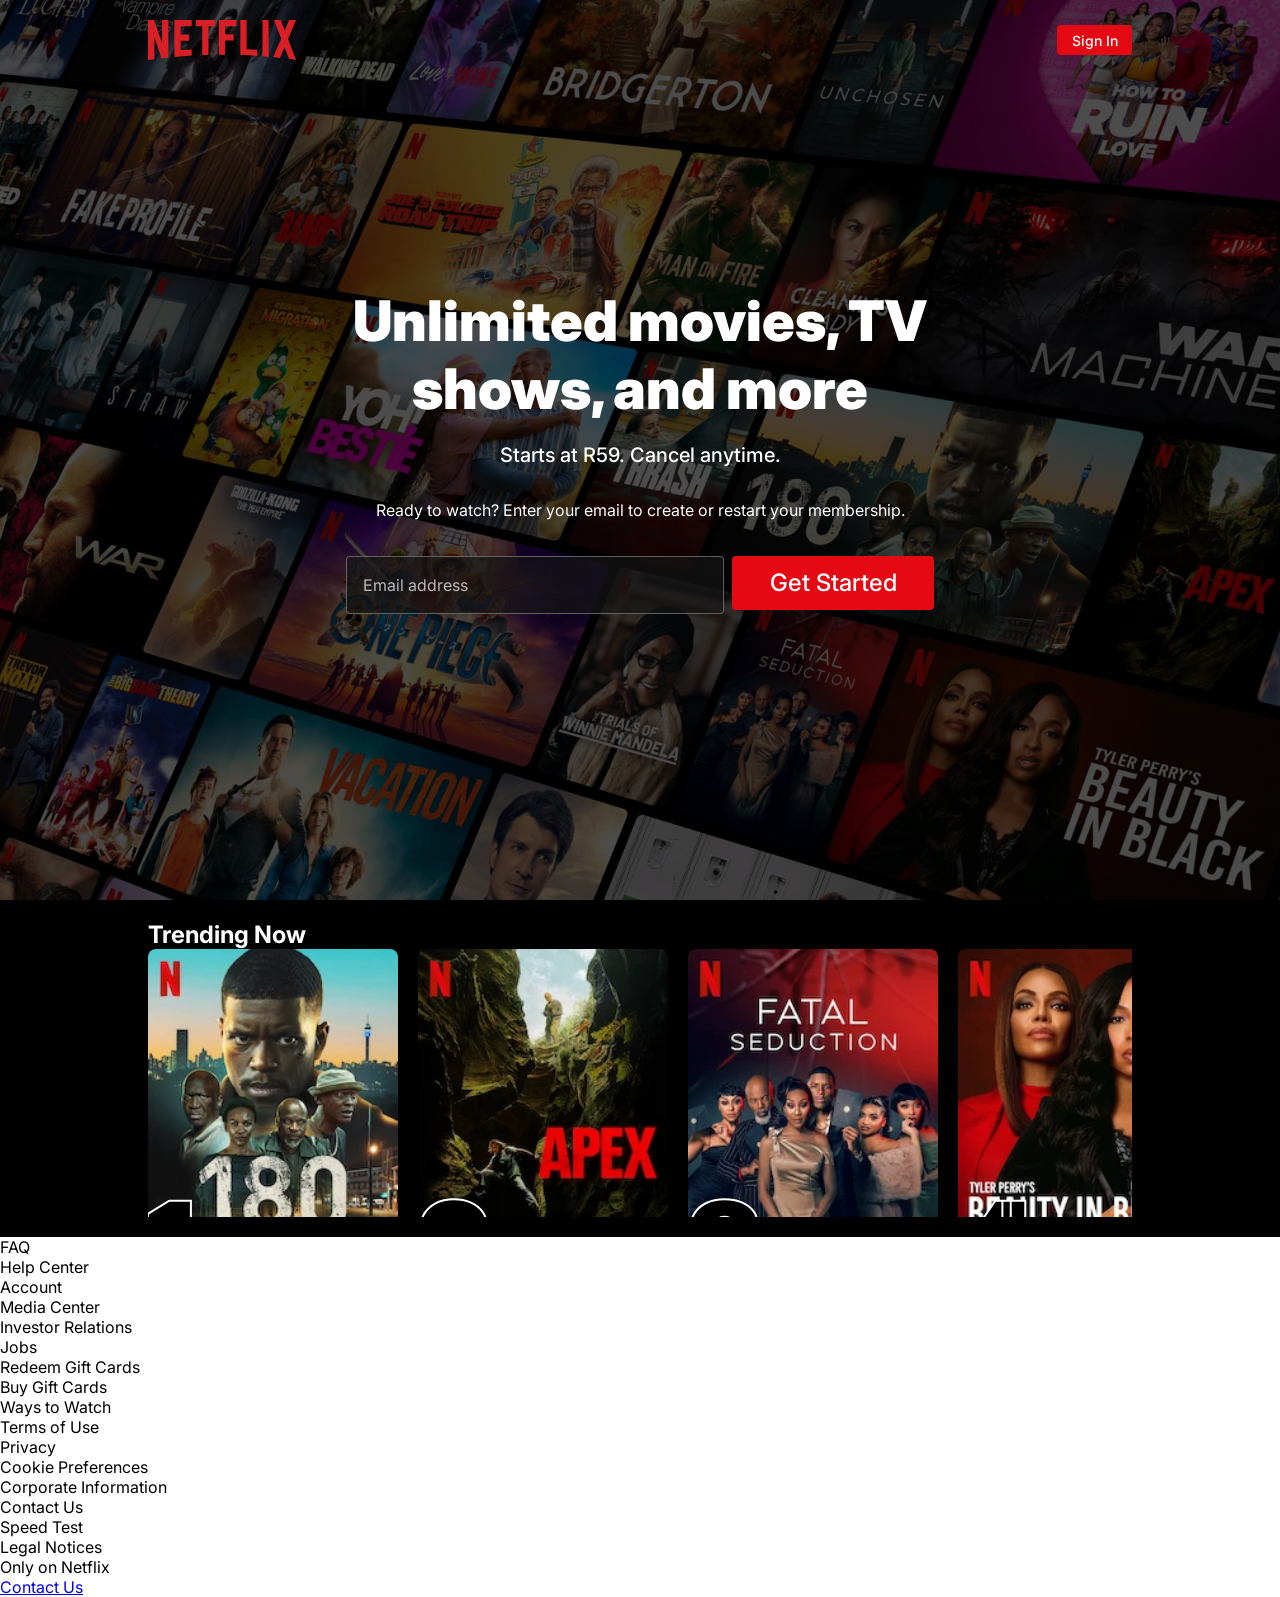
==== index.html @ 5d027ce7 "Add trending carousel and refine styles Restructured Trending section in index.html: I replaced numb" ====
<!DOCTYPE html>
<html lang="en">
    <head>
        <meta charset="UTF-8">
        <meta name="viewport" content="width=device-width, initial-scale=1.0">
        <title>Netflix South Africa - Watch TV Shows Online, Watch Movies Online</title>
        <link rel="stylesheet" href="./style.css">
        <link rel="icon" href="./assets/Favicon (1).png" type="image/png">
    </head>

    <body>

        <nav>
            <img src="./assets/Netflix_2015_logo.svg" alt="Netflix Logo" class="nav-logo">
            <a href="https://www.netflix.com/za/login" class="signin-btn" target="_blank">Sign In </a>
        </nav>

        <section id="hero">
            <h1 class="heading">Unlimited movies, TV shows, and more</h1>
            <p class="subheading">Starts at R59. Cancel anytime.</p>
            <p>Ready to watch? Enter your email to create or restart your membership.</p>

            <div class="cta">
                <input type="email" placeholder="Email address" class="email-input">
                <button>Get Started</button>
            </div>
        </section>

        <main>
            <section class="trending">
                <h2>Trending Now</h2>

                <div class="carousel-container">

                    <div class="card" style="background-image: url(./assets/slide1.webp);">
                        <span class="rank">1</span>
                    </div>

                    <div class="card" style="background-image: url(./assets/slide2.webp);">
                        <span class="rank">2</span>
                    </div>

                    <div class="card" style="background-image: url(./assets/slide3.webp);">
                        <span class="rank">3</span>
                    </div>

                    <div class="card" style="background-image: url(./assets/slide4.webp);">
                        <span class="rank">4</span>
                    </div>

                    <div class="card" style="background-image: url(./assets/slide5.webp);">
                        <span class="rank">5</span>
                    </div>

                    <div class="card" style="background-image: url(./assets/slide6.webp);">
                        <span class="rank">6</span>
                    </div>

                    <div class="card" style="background-image: url(./assets/slide7.webp);">
                        <span class="rank">7</span>
                    </div>

                    <div class="card" style="background-image: url(./assets/slide8.webp);">
                        <span class="rank">8</span>
                    </div>

                    <div class="card" style="background-image: url(./assets/slide9.webp);">
                        <span class="rank">9</span>
                    </div>

                    <div class="card" style="background-image: url(./assets/slide10.webp);">
                        <span class="rank">10</span>
                    </div>

                </div>

            </section>
        </main>

        <ul>
            <li>FAQ</li>
            <li>Help Center</li>
            <li>Account</li>
            <li>Media Center</li>
            <li>Investor Relations</li>
            <li>Jobs</li>
            <li>Redeem Gift Cards</li>
            <li>Buy Gift Cards</li>
            <li>Ways to Watch</li>
            <li>Terms of Use</li>
            <li>Privacy</li>
            <li>Cookie Preferences</li>
            <li>Corporate Information</li>
            <li>Contact Us</li>
            <li>Speed Test</li>
            <li>Legal Notices</li>
            <li>Only on Netflix</li>
        </ul>
        
        <a href="./contact-us.html" target="_blank">Contact Us</a>

    </body>

</html>
---- style.css ----
@import url('https://fonts.googleapis.com/css2?family=Inter:ital,opsz,wght@0,14..32,100..900;1,14..32,100..900&display=swap');

* {
    margin: 0;
    padding: 0;
    box-sizing: border-box;
    font-family: 'Inter', sans-serif;
}

nav {
    position: absolute; 
    top: 0;
    left: 0;
    width: 100%; /* Full width of the viewport */
    display: flex;
    justify-content: space-between; /* Aligns items to the left and right edges */
    align-items: center;
    background-color: transparent;
    padding: 20px 148px;
    z-index: 10; /* Ensure the nav stays above the hero section */
}

.nav-logo {
    width: 148px;
    height: 40px;
}

.signin-btn {
    background-color: rgb(229, 9, 20);
    color: rgb(255, 255, 255);
    border-style: solid;
    border-color: rgb(229, 9, 20);
    border-radius: 4px;
    width: 75px;
    height: 30px;
    cursor: pointer;
    font-size: 14px;
    font-weight: 500;
    text-decoration: none;
    display: inline-flex;
    align-items: center;
    justify-content: center;
}

.signin-btn:hover {
    background-color: rgb(193, 17, 25);
    border-color: rgb(193, 17, 25);
}

#hero {
    position: relative; /*Acts a wall for my nav to stay on top of the hero section */
    background-image: linear-gradient(rgba(0, 0, 0, 0.6), rgba(0, 0, 0, 0.6)), url('./assets/Background\ image.jpg'); /*dark overlay for better text visibility */
    background-size: cover;
    background-position: center;
    height: 100vh;
    text-align: center;
    color: rgb(255, 255, 255);
    display: flex;
    flex-direction: column;
    align-items: center;
    justify-content: center;
    padding: 20px;
}

.heading {
    font-size: 56px;
    font-weight: 900;
    margin-bottom: 16px;
    text-align: center;
    display: block;
    height: 140px;
    width: 588px;
}

.subheading {
    font-size: 20px;
    font-weight: 500;
    margin-bottom: 32px;
    text-align: center;
    display: block;
    height: 25px;
    width: 588px;
}

.cta {
    display: flex;
    justify-content: center;
    gap: 8px;
    padding-top: 16px;
    width: 588px;
    margin-top: 20px;
}

.email-input {
    background-color: rgba(22, 22, 22, 0.7);
    border: 1px solid rgba(128, 128, 128, 0.7);
    border-radius: 4px;
    text-align: left;
    text-decoration-color: rgb(255, 255, 255);
    font-size: 16px;
    color: rgb(255, 255, 255);
    padding: 18px 16px;
    display: inline-flex;
    width: 400px;
    outline: none; /*this removes the default blue outline when the input is focused */
}

.email-input::placeholder {
    color: rgb(255, 255, 255);
    opacity: 0.7; /* Adjust the opacity of the placeholder text */
}

/*get started button styles*/

.cta button {
    background-color: rgb(229, 9, 20);
    color: rgb(255, 255, 255);
    border-style: solid;
    border-color: rgb(229, 9, 20);
    border-radius: 4px;
    cursor: pointer;
    font-size: 24px;
    font-weight: 500;
    padding: 14px 24px;
    white-space: nowrap; /* Prevents the button text from wrapping to the next line */  
    display: flex;
    align-items: center;
    justify-content: center;
    height: 54px;
    width: 211.25px;
}

.cta button:hover {
    background-color: rgb(193, 17, 25);
    border-color: rgb(193, 17, 25);
}

.trending {
    background-color: #000000;
    padding: 20px 148px;
    color: rgb(255, 255, 255);
}

.carousel-container {
    display: flex;
    overflow-x: scroll;
    gap: 20px;
    height: 268px;
    scrollbar-width: none;
}

.carousel-container::-webkit-scrollbar {
    display: none;  /* Hide scrollbar for WebKit browsers */
}

.card {
    min-width: 250px;
    height: 350px;
    background-size: cover;
    background-position: center;
    position: relative;
    border-radius: 8px;
    flex-shrink: 0;
}

.rank {
    font-size: 120px;
    font-weight: 900;
    position: absolute; 
    bottom: -10px; /* Adjust this value to position the rank number vertically */
    left: -10px; /* Adjust this value to position the rank number horizontally */
    padding: 4px 8px;
    border-radius: 4px;
    -webkit-text-fill-color: rgb(0, 0, 0);
    -webkit-text-stroke: 2px rgb(0, 0, 0);
    -webkit-text-stroke-color: rgb(255, 255, 255);
    text-size-adjust: 100%;
    line-height: 1; /* This ensures the text doesn't have extra spacing */
}
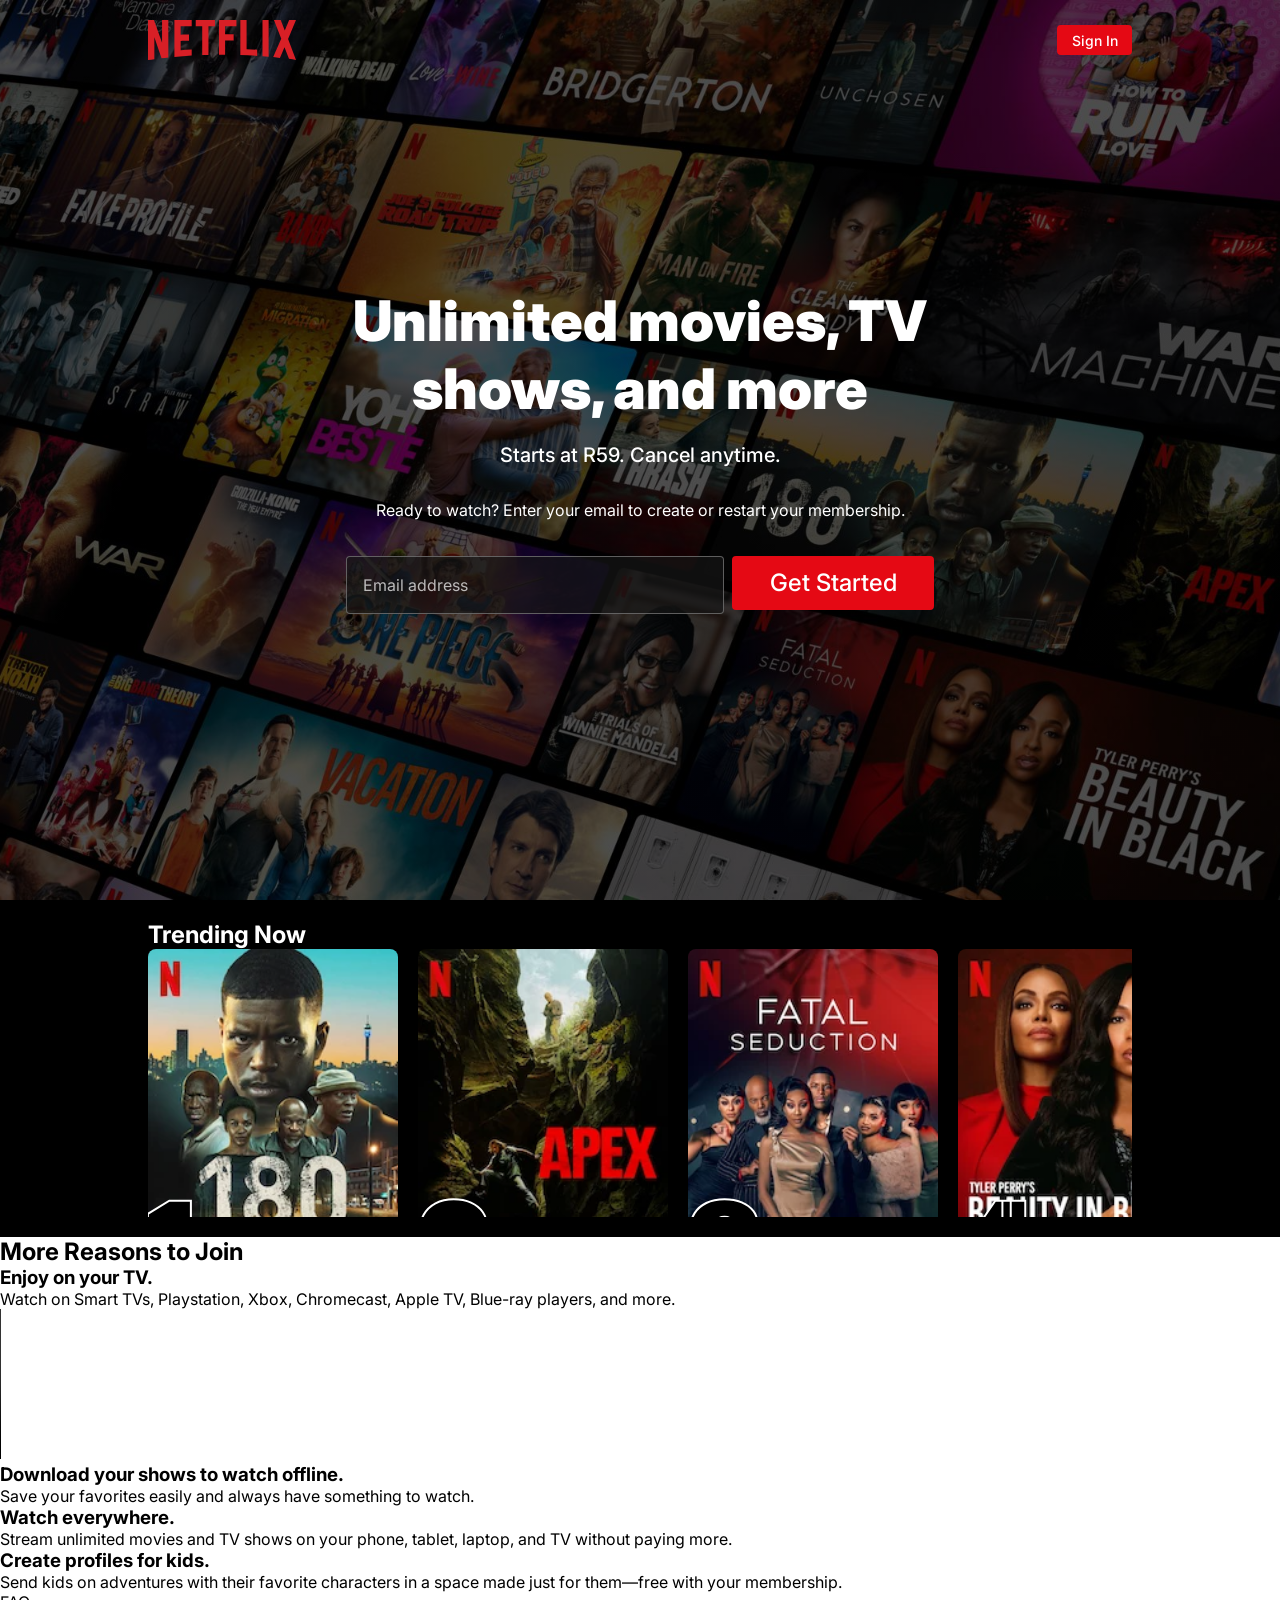
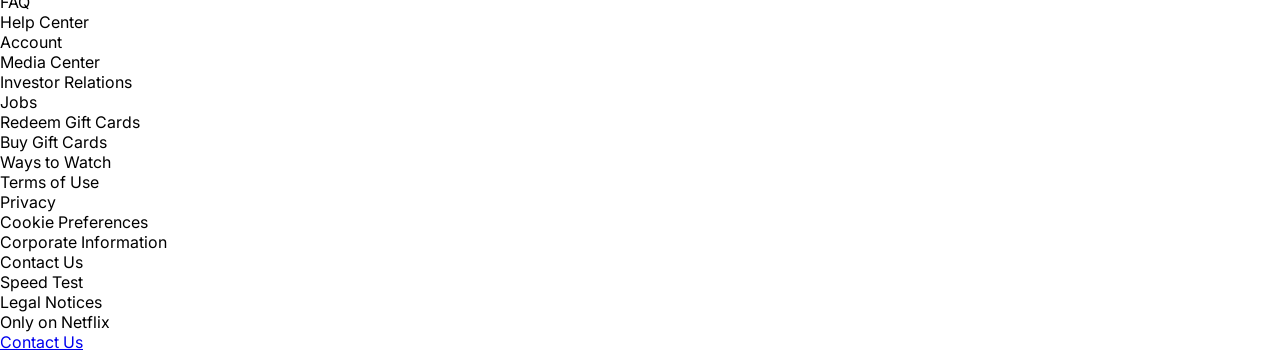
==== commit fae00999: "Update html section I added the feature box section including the video trailer using the video tag." ====
--- a/index.html
+++ b/index.html
@@ -77,6 +77,43 @@
             </section>
         </main>
 
+        <section class="features">
+            <h2>More Reasons to Join</h2>
+
+            <div class="features-grid">
+
+                <!-- Box 1 -->
+                <div class="feature-box">
+                    <h3>Enjoy on your TV.</h3>
+                    <p>Watch on Smart TVs, Playstation, Xbox, Chromecast, Apple TV, Blue-ray players, and more.</p>
+
+                    <video controls>
+                        <source src="./assets/Trailer1.mp4" type="video/mp4">
+                        Your browser does not support the video tag.
+                    </video>
+                </div>
+
+                <!-- Box 2 -->
+                <div class="feature-box">
+                    <h3>Download your shows to watch offline.</h3>
+                    <p>Save your favorites easily and always have something to watch.</p>
+                </div>
+
+                <!-- Box 3 -->
+                <div class="feature-box">
+                    <h3>Watch everywhere.</h3>
+                    <p>Stream unlimited movies and TV shows on your phone, tablet, laptop, and TV without paying more.</p>
+                </div>
+
+                <!-- Box 4 -->
+                <div class="feature-box">
+                    <h3>Create profiles for kids.</h3>
+                    <p>Send kids on adventures with their favorite characters in a space made just for them—free with your membership.</p>
+                </div>
+            </div>
+
+        </section>
+
         <ul>
             <li>FAQ</li>
             <li>Help Center</li>
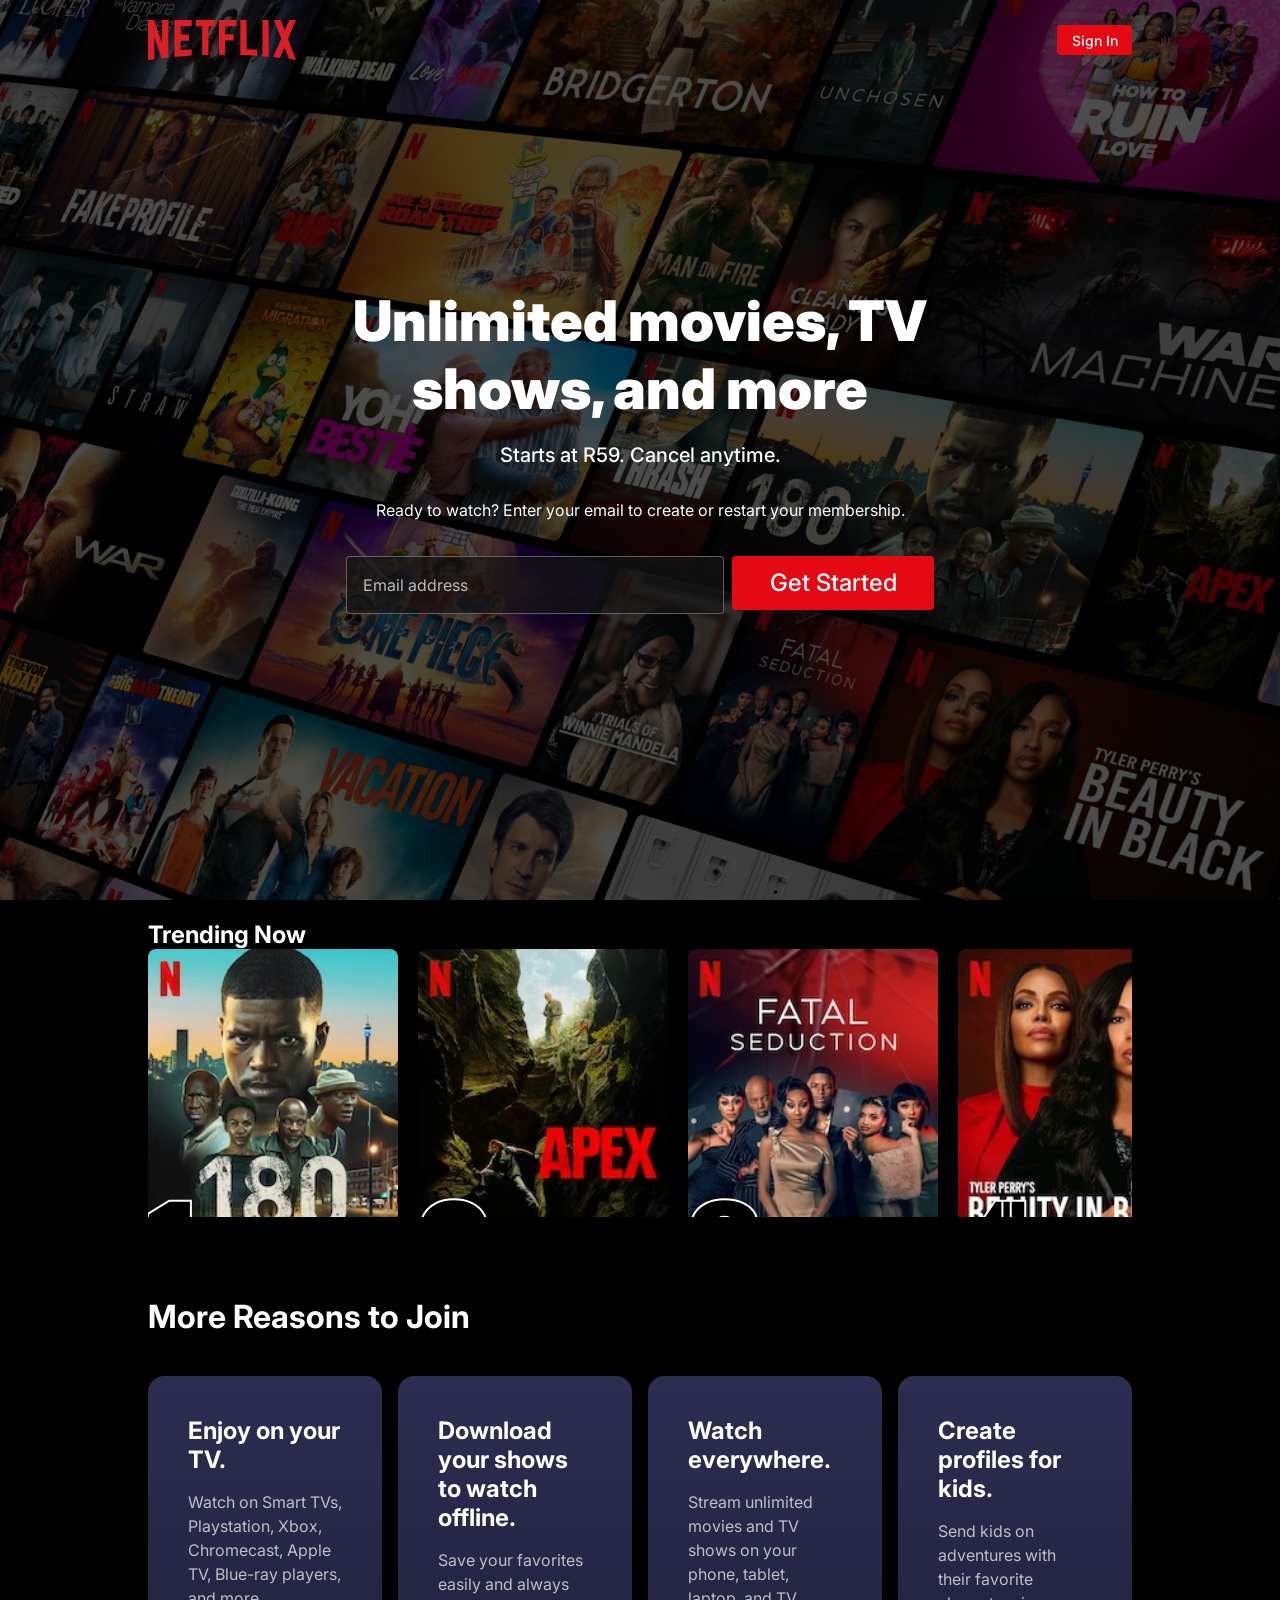
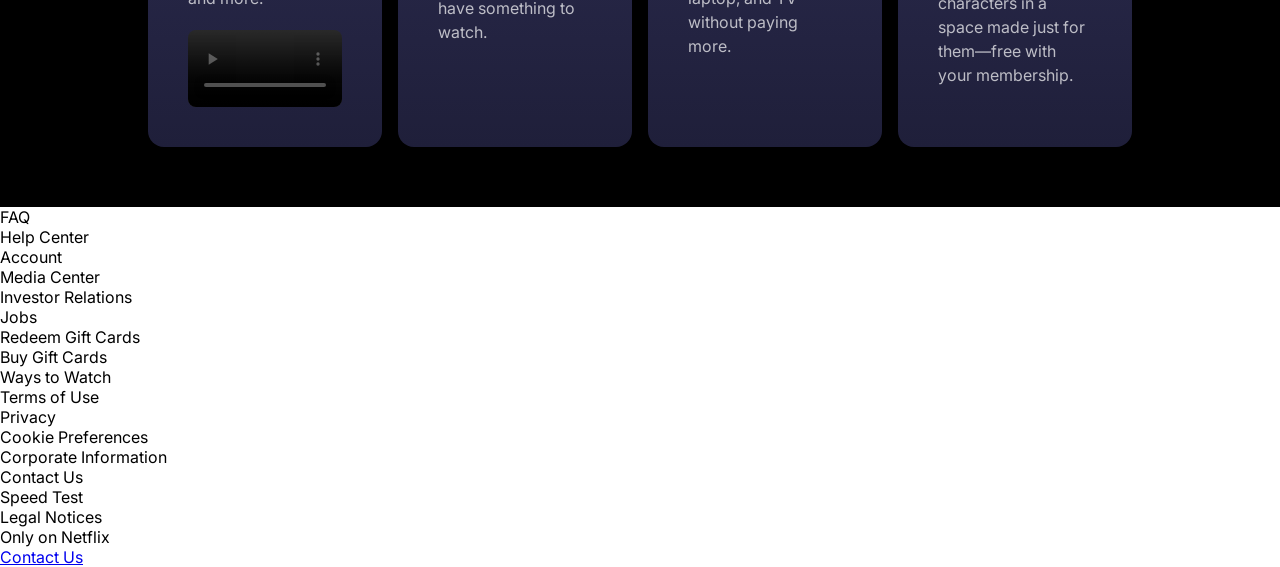
==== commit c9fd7cd4: "Style features section and add video box class Add feature-video class to the first feature box in i" ====
--- a/index.html
+++ b/index.html
@@ -83,7 +83,7 @@
             <div class="features-grid">
 
                 <!-- Box 1 -->
-                <div class="feature-box">
+                <div class="feature-box feature-video">
                     <h3>Enjoy on your TV.</h3>
                     <p>Watch on Smart TVs, Playstation, Xbox, Chromecast, Apple TV, Blue-ray players, and more.</p>
 
--- a/style.css
+++ b/style.css
@@ -177,3 +177,48 @@
     text-size-adjust: 100%;
     line-height: 1; /* This ensures the text doesn't have extra spacing */
 }
+
+.features {
+    background-color: #000000;
+    padding: 60px 148px;
+    color: white;
+}
+
+.features h2 {
+    font-size: 32px;
+    margin-bottom: 40px;
+}
+
+.features-grid {
+    display: grid;
+    grid-template-columns: repeat(4, 1fr);  /* 4 equal columns */
+    gap: 16px;  /* space between boxes */
+}
+
+/* Shared styles for all boxes using the BEM methodology */
+.feature-box {
+    display: flex;
+    flex-direction: column;
+    background: linear-gradient(to bottom, #2d2d52,#1f1f3a);
+    border-radius: 16px;
+    padding: 40px;
+    color: rgb(255, 255, 255);
+}
+
+.feature-box h3 {
+    font-size: 24px;
+    margin-bottom: 16px;
+}
+
+.feature-box p {
+    font-size: 16px;
+    line-height: 1.5;
+    color: rgba(255, 255, 255, 0.7);  /* Slightly dimmed */
+}
+
+.feature-video video {
+    display: block;
+    width: 100%;
+    margin-top: 20px;
+    border-radius: 8px;
+}
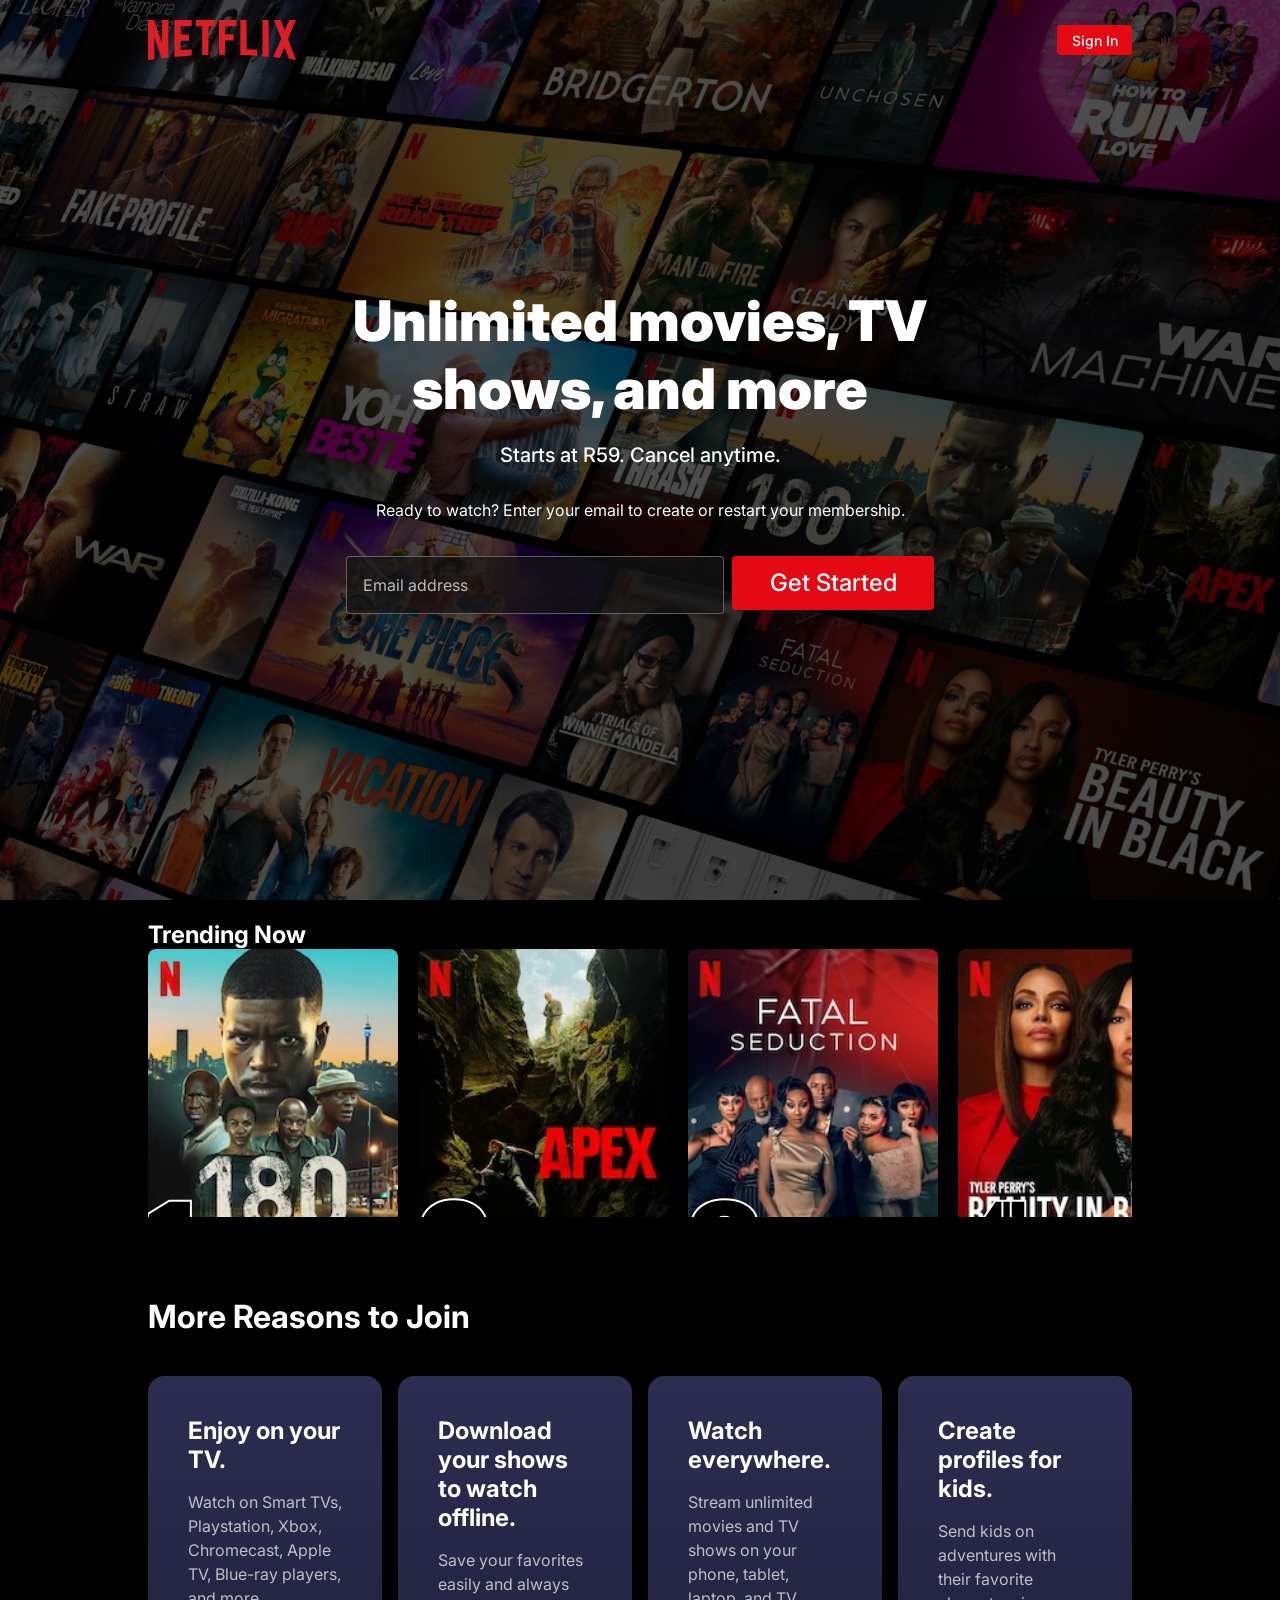
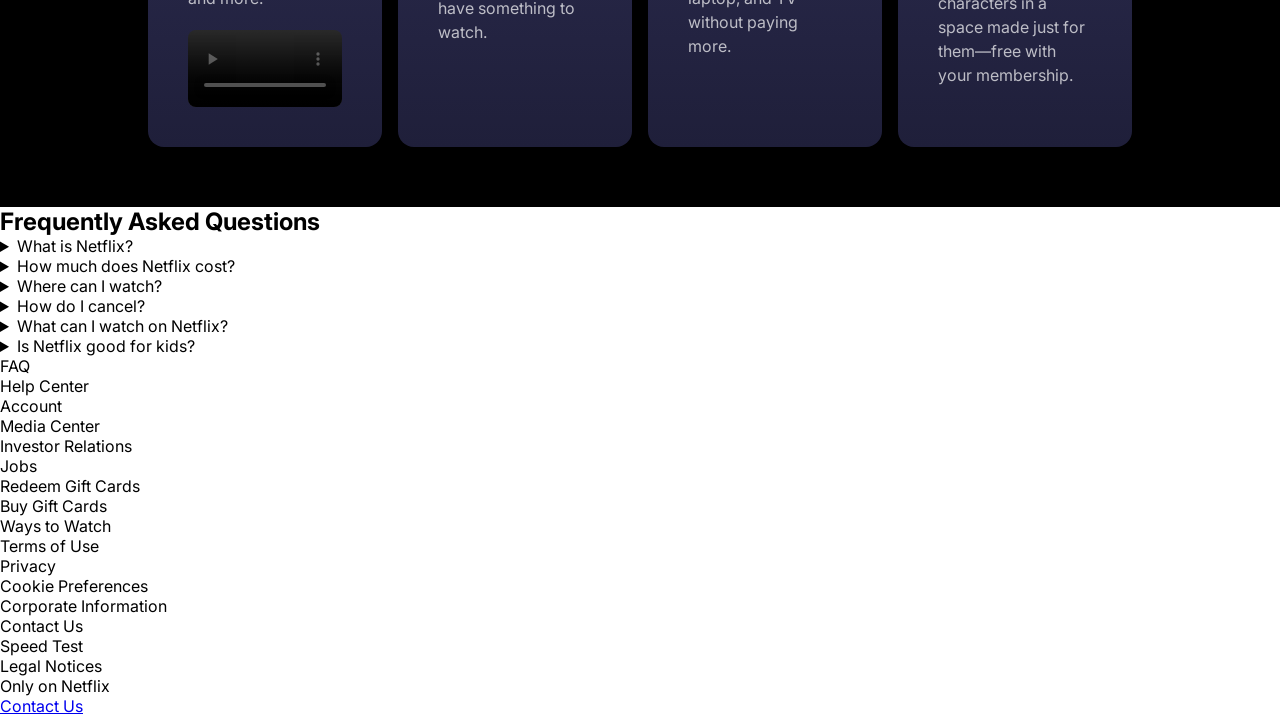
==== commit 54c79099: "Update html Created FAQ section with div class faq-list for styling. I created the cards with the de" ====
--- a/index.html
+++ b/index.html
@@ -114,6 +114,47 @@
 
         </section>
 
+        <section class="faq">
+            <h2>Frequently Asked Questions</h2>
+
+            <div class="faq-list">
+
+                <details>
+                    <summary>What is Netflix?</summary>
+                    <p>Netflix is a streaming service that offers a wide variety of award-winning TV shows, movies, anime, documentaries, and more on thousands of internet-connected devices. You can watch as much as you want, whenever you want without a single commercial – all for one low monthly price. There's always something new to discover and new TV shows and movies are added every week!</p>
+                </details>
+
+                <details>
+                    <summary>How much does Netflix cost?</summary>
+                    <p>Watch Netflix on your smartphone, tablet, Smart TV, laptop, or streaming device, all for one fixed monthly fee. Plans range from R 59 to R 229/month.</p>
+                </details>
+
+                <details>
+                    <summary>Where can I watch?</summary>
+                    <p>Watch anywhere, anytime. Sign in with your Netflix account to watch instantly on the web at netflix.com from your personal computer or on any internet-connected device that offers the Netflix app, including smart TVs, smartphones, tablets, streaming media players and game consoles. You can also download your favorite shows with the iOS or Android app. Use downloads to watch while you're on the go and without an internet connection. Take Netflix with you anywhere.</p>
+                </details>
+
+                <details>
+                    <summary>How do I cancel?</summary>
+                    <p>Netflix is flexible. You can easily cancel your account online in two clicks. There are no cancellation fees – start or stop your account anytime.</p>
+                </details>
+
+                <details>
+                    <summary>What can I watch on Netflix?</summary>
+                    <p>Netflix has an extensive library of feature films, documentaries, TV shows, anime, award-winning Netflix originals, and more. Watch as much as you want, anytime you want.</p>
+                </details>
+
+                <details>
+                    <summary>Is Netflix good for kids?</summary>
+                    <p>The Netflix Kids experience is included in your membership to give parents control while kids enjoy family-friendly TV shows and movies in their own space. Kids profiles come with PIN-protected parental controls that let you restrict the maturity rating of content kids can watch and block specific titles you don’t want kids to see.</p>
+                </details>
+
+            </div>
+
+        </section>
+
+
+
         <ul>
             <li>FAQ</li>
             <li>Help Center</li>
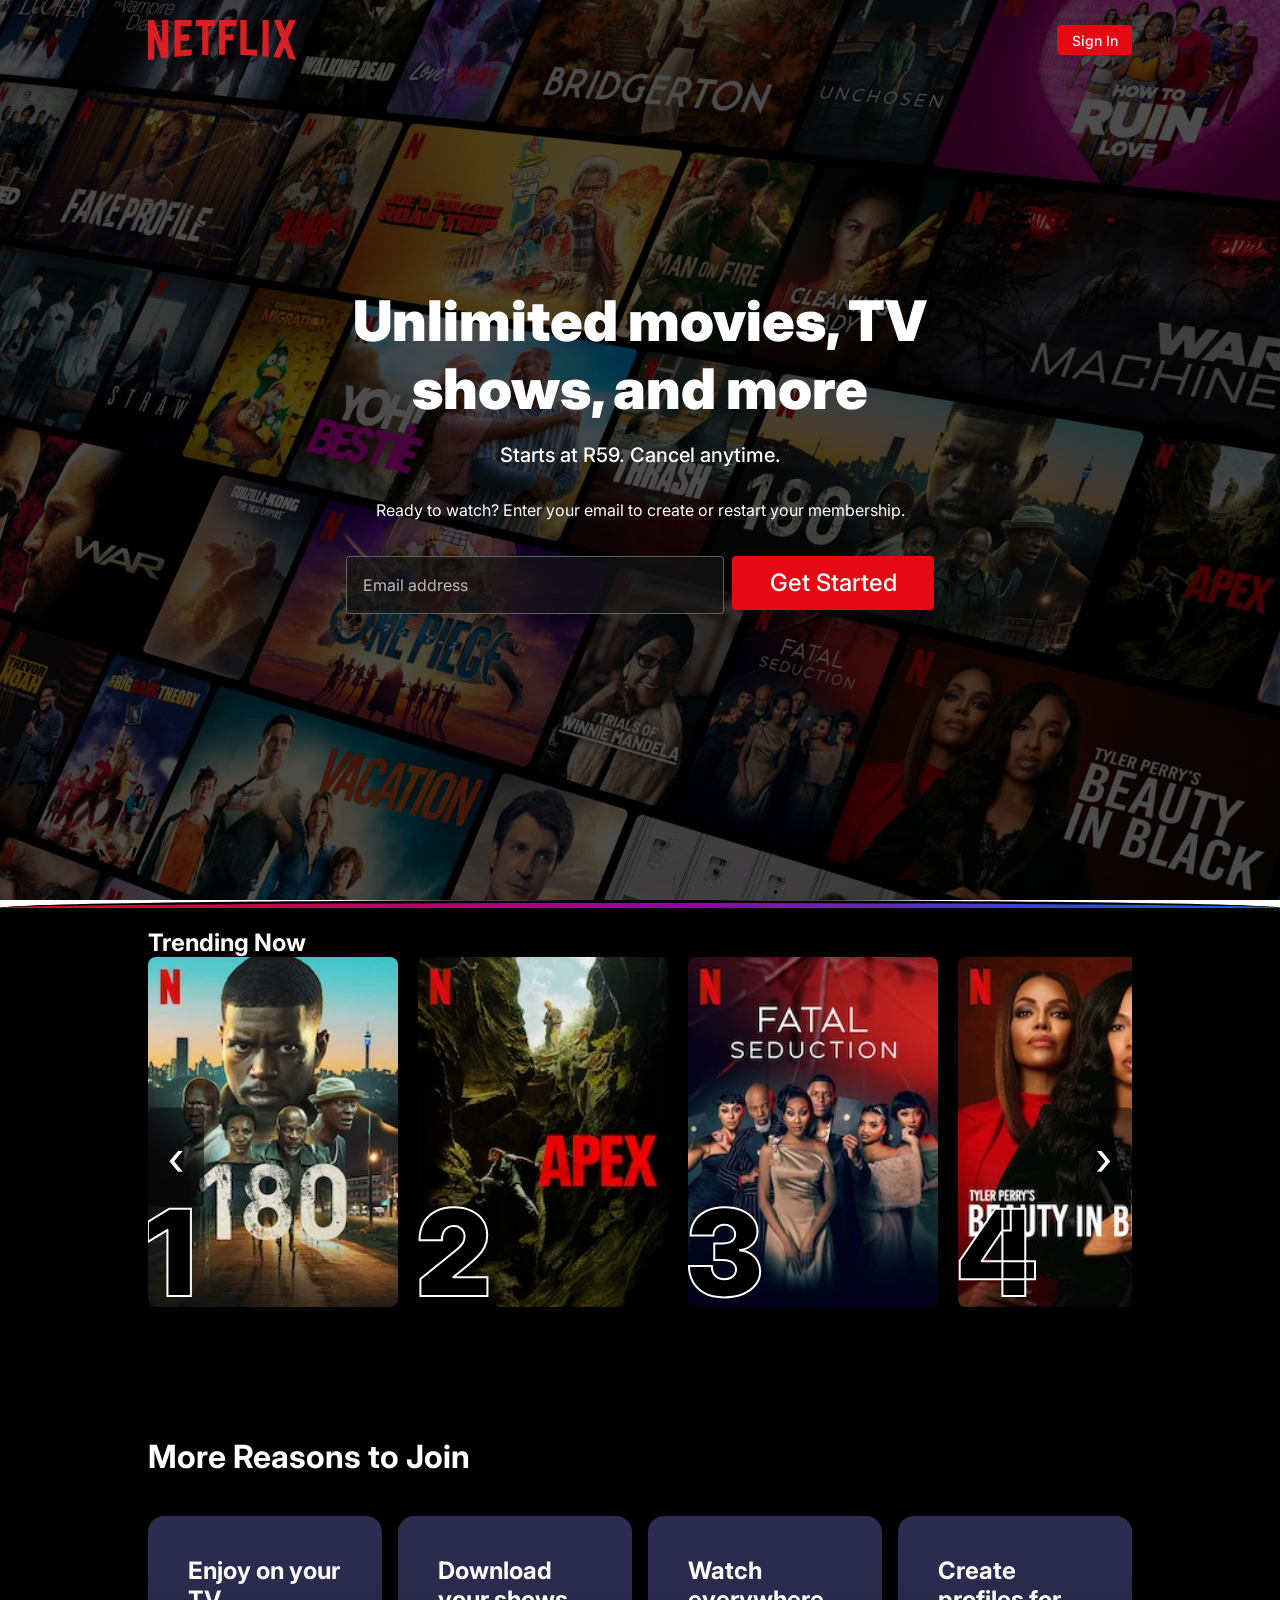
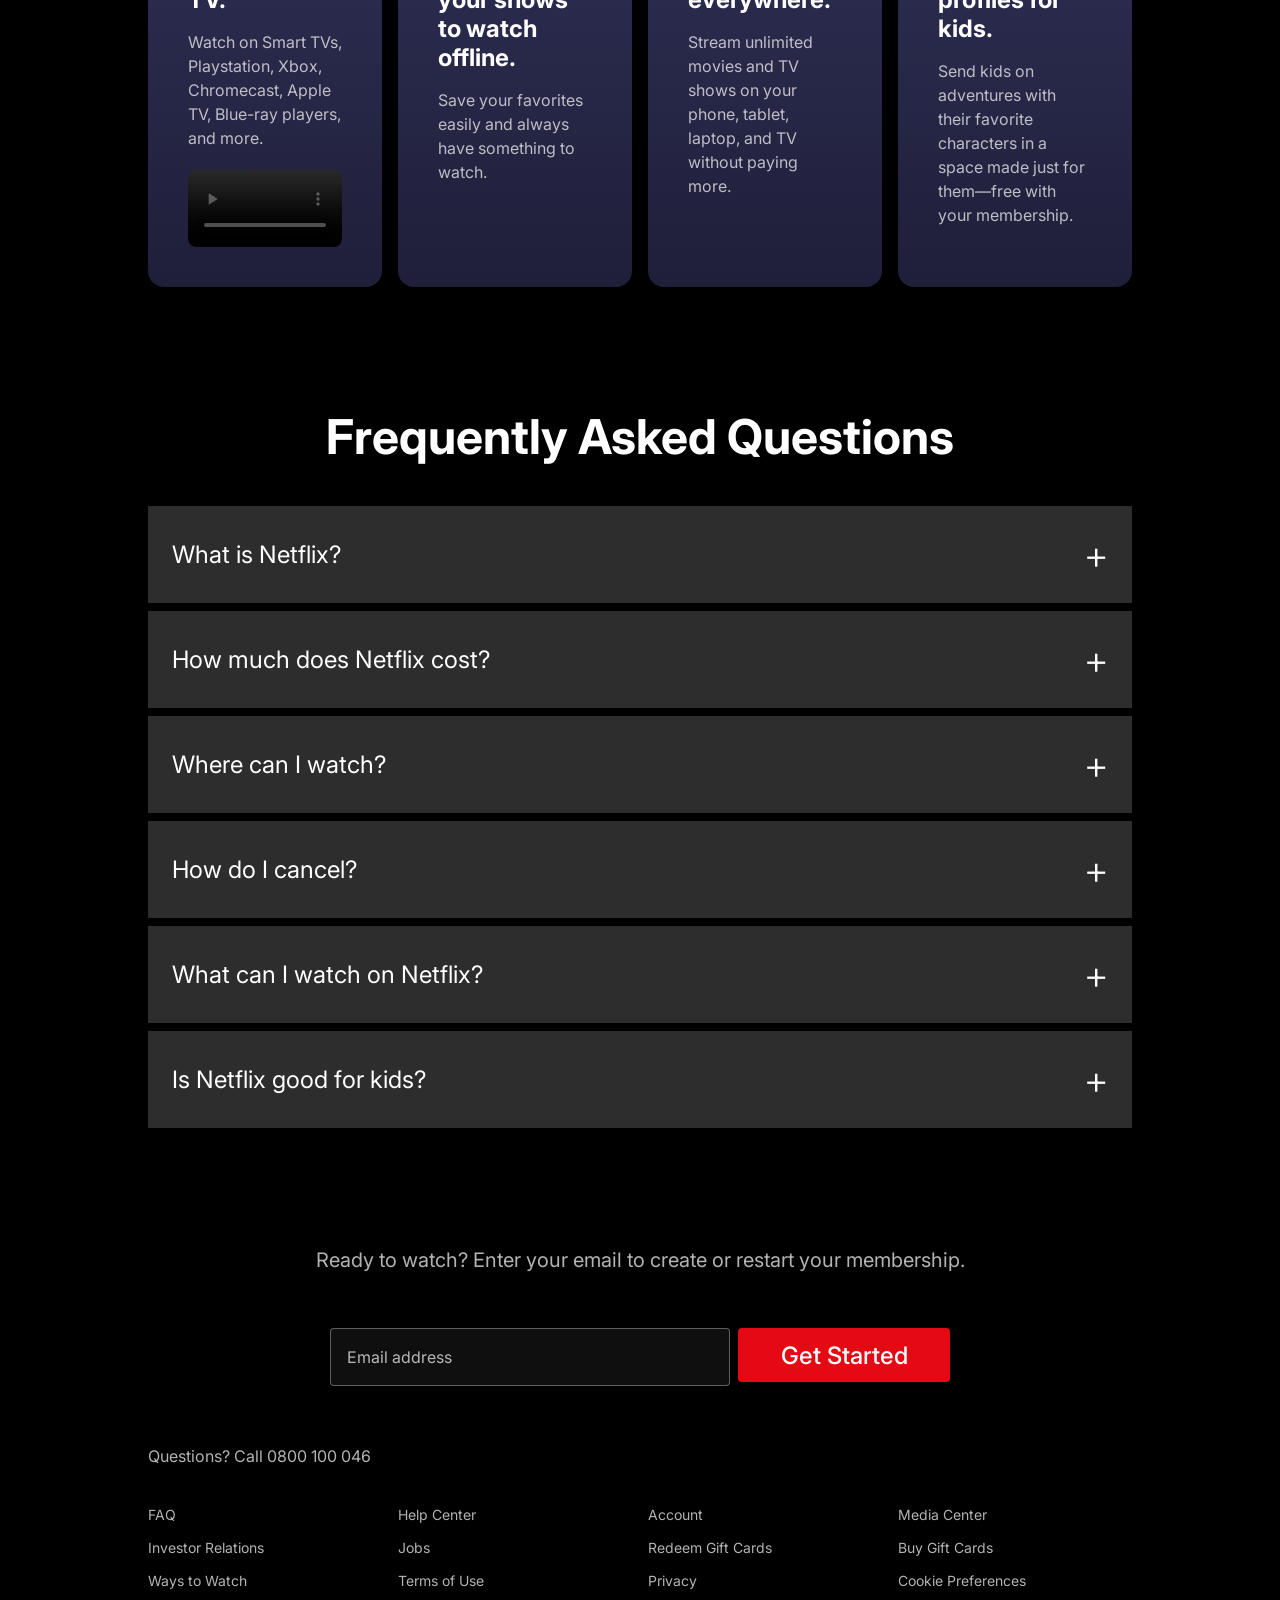
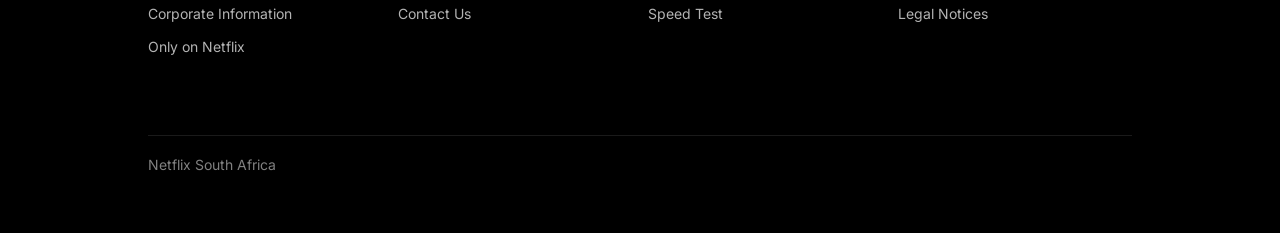
==== commit 9fc1496a: "Add carousel controls, footer and styles Wrap the trending carousel with a wrapper and add left/righ" ====
--- a/index.html
+++ b/index.html
@@ -26,52 +26,59 @@
             </div>
         </section>
 
+        <div class="gradient-divider"></div>
+
         <main>
             <section class="trending">
                 <h2>Trending Now</h2>
 
-                <div class="carousel-container">
-
-                    <div class="card" style="background-image: url(./assets/slide1.webp);">
-                        <span class="rank">1</span>
-                    </div>
-
-                    <div class="card" style="background-image: url(./assets/slide2.webp);">
-                        <span class="rank">2</span>
-                    </div>
-
-                    <div class="card" style="background-image: url(./assets/slide3.webp);">
-                        <span class="rank">3</span>
-                    </div>
-
-                    <div class="card" style="background-image: url(./assets/slide4.webp);">
-                        <span class="rank">4</span>
-                    </div>
-
-                    <div class="card" style="background-image: url(./assets/slide5.webp);">
-                        <span class="rank">5</span>
-                    </div>
-
-                    <div class="card" style="background-image: url(./assets/slide6.webp);">
-                        <span class="rank">6</span>
-                    </div>
-
-                    <div class="card" style="background-image: url(./assets/slide7.webp);">
-                        <span class="rank">7</span>
-                    </div>
-
-                    <div class="card" style="background-image: url(./assets/slide8.webp);">
-                        <span class="rank">8</span>
-                    </div>
-
-                    <div class="card" style="background-image: url(./assets/slide9.webp);">
-                        <span class="rank">9</span>
-                    </div>
-
-                    <div class="card" style="background-image: url(./assets/slide10.webp);">
-                        <span class="rank">10</span>
-                    </div>
-
+                <div class="carousel-wrapper">
+                    <button class="carousel-arrow left" onclick="scrollCarousel('left')">‹</button>
+
+                        <div class="carousel-container">
+
+                            <div class="card" style="background-image: url(./assets/slide1.webp);">
+                                <span class="rank">1</span>
+                            </div>
+
+                            <div class="card" style="background-image: url(./assets/slide2.webp);">
+                                <span class="rank">2</span>
+                            </div>
+
+                            <div class="card" style="background-image: url(./assets/slide3.webp);">
+                                <span class="rank">3</span>
+                            </div>
+
+                            <div class="card" style="background-image: url(./assets/slide4.webp);">
+                                <span class="rank">4</span>
+                            </div>
+
+                            <div class="card" style="background-image: url(./assets/slide5.webp);">
+                                <span class="rank">5</span>
+                            </div>
+
+                            <div class="card" style="background-image: url(./assets/slide6.webp);">
+                                <span class="rank">6</span>
+                            </div>
+
+                            <div class="card" style="background-image: url(./assets/slide7.webp);">
+                                <span class="rank">7</span>
+                            </div>
+
+                            <div class="card" style="background-image: url(./assets/slide8.webp);">
+                                <span class="rank">8</span>
+                            </div>
+
+                            <div class="card" style="background-image: url(./assets/slide9.webp);">
+                                <span class="rank">9</span>
+                            </div>
+
+                            <div class="card" style="background-image: url(./assets/slide10.webp);">
+                                <span class="rank">10</span>
+                            </div>
+
+                        </div>
+                    <button class="carousel-arrow right" onclick="scrollCarousel('right')">›</button>
                 </div>
 
             </section>
@@ -154,29 +161,41 @@
         </section>
 
 
-
-        <ul>
-            <li>FAQ</li>
-            <li>Help Center</li>
-            <li>Account</li>
-            <li>Media Center</li>
-            <li>Investor Relations</li>
-            <li>Jobs</li>
-            <li>Redeem Gift Cards</li>
-            <li>Buy Gift Cards</li>
-            <li>Ways to Watch</li>
-            <li>Terms of Use</li>
-            <li>Privacy</li>
-            <li>Cookie Preferences</li>
-            <li>Corporate Information</li>
-            <li>Contact Us</li>
-            <li>Speed Test</li>
-            <li>Legal Notices</li>
-            <li>Only on Netflix</li>
-        </ul>
+        <footer>
+            <p class="footer-cta-text">Ready to watch? Enter your email to create or restart your membership.</p>
+
+            <div class="cta-footer">
+                <input type="email" placeholder="Email address" class="email-input">
+                <button>Get Started</button>
+            </div>
         
-        <a href="./contact-us.html" target="_blank">Contact Us</a>
-
+            <p>Questions? Call 0800 100 046</p>
+
+            <ul class="footer-links">
+                <li><a href="https://help.netflix.com/support/412">FAQ</a></li>
+                <li><a href="https://help.netflix.com/">Help Center</a></li>
+                <li><a href="https://www.netflix.com/youraccount">Account</a></li>
+                <li><a href="https://media.netflix.com/">Media Center</a></li>
+                <li><a href="https://ir.netflix.com/">Investor Relations</a></li>
+                <li><a href="https://jobs.netflix.com/jobs">Jobs</a></li>
+                <li><a href="https://www.netflix.com/redeem">Redeem Gift Cards</a></li>
+                <li><a href="https://www.netflix.com/shop/gift-cards">Buy Gift Cards</a></li>
+                <li><a href="https://www.netflix.com/watch">Ways to Watch</a></li>
+                <li><a href="https://www.netflix.com/terms-of-use">Terms of Use</a></li>
+                <li><a href="https://www.netflix.com/privacy">Privacy</a></li>
+                <li><a href="https://https://www.netflix.com/za/#">Cookie Preferences</a></li>
+                <li><a href="https://www.netflix.com/corporateinfo">Corporate Information</a></li>
+                <li><a href="https://www.netflix.com/contactus">Contact Us</a></li>
+                <li><a href="https://fast.com/">Speed Test</a></li>
+                <li><a href="https://www.netflix.com/legal/notices">Legal Notices</a></li>
+                <li><a href="https://www.netflix.com/za/browse/genre/839338">Only on Netflix</a></li>
+            </ul>
+
+            <div class="footer-bottom">
+                <p>Netflix South Africa</p>
+            </div>
+
+        </footer>
     </body>
 
 </html>
--- a/style.css
+++ b/style.css
@@ -135,6 +135,18 @@
     border-color: rgb(193, 17, 25);
 }
 
+.gradient-divider {
+    height: 8px;
+    background: linear-gradient(90deg,rgb(229, 9, 20) 0%, rgb(153, 0, 153) 50%, rgb(0, 113, 227) 100%);
+    border-top-left-radius: 50% 100%;
+    border-top-right-radius: 50% 100%;
+    width: 100%;
+    border-image-repeat: stretch;
+    background-color: #000000;
+    background-repeat: repeat, repeat;
+    border-top-style: solid;
+}
+
 .trending {
     background-color: #000000;
     padding: 20px 148px;
@@ -147,10 +159,41 @@
     gap: 20px;
     height: 268px;
     scrollbar-width: none;
+    height: 400px;
 }
 
 .carousel-container::-webkit-scrollbar {
     display: none;  /* Hide scrollbar for WebKit browsers */
+}
+
+.carousel-wrapper {
+    position: relative;
+}
+
+.carousel-arrow {
+    position: absolute;
+    top: 50%;
+    transform: translateY(-50%);
+    background-color: rgba(0, 0, 0, 0.5);
+    color: white;
+    border: none;
+    font-size: 48px;
+    padding: 20px;
+    cursor: pointer;
+    z-index: 10;
+    border-radius: 4px;
+}
+
+.carousel-arrow:hover {
+    background-color: rgba(0, 0, 0, 0.8);
+}
+
+.carousel-arrow.left {
+    left: 0;
+}
+
+.carousel-arrow.right {
+    right: 0;
 }
 
 .card {
@@ -222,3 +265,187 @@
     margin-top: 20px;
     border-radius: 8px;
 }
+
+/* FAQ styles */
+
+.faq {
+    background-color: #000000;
+    color: rgb(255, 255, 255);
+    display: flex;
+    flex-direction: column;
+    padding: 60px 148px;
+}
+
+.faq h2 {
+    font-size: 48px;
+    text-align: center;
+    margin-bottom: 40px;
+}
+
+.faq-list {
+    display: flex;
+    flex-direction: column;
+    gap: 8px;  /* Space between questions */
+    max-width: 1200px;  /* Control max width */
+    margin: 0 auto;  /* Center the list */
+    width: 100%;  /* Full width of the container */
+}
+
+details {
+    background-color: rgb(45, 45, 45);
+    border: none;
+    width: 100%; 
+    gap: 8px;  /* Space between summary and content */
+}
+
+summary {
+    font-size: 24px;
+    font-weight: 400;
+    list-style: none;
+    padding: 24px 24px 24px 24px;
+    cursor: pointer;
+    display: flex;
+    justify-content: space-between;
+    align-items: center;
+}
+
+summary::after {
+    content: '+';
+    font-size: 40px;
+    font-weight: 300;
+}
+
+details[open] summary {
+    padding: 24px 24px 24px 24px;
+}
+
+details p {
+    font-size: 24px;
+    padding: 24px 24px 24px 24px;  
+    line-height: 1.5;
+    color: rgba(255, 255, 255, 0.9);
+    margin: 0;
+    margin-top: 8px;  /* Adds a small gap between summary and content */
+}
+
+details[open] summary::after {
+    content: '×';  /* Changes to × when open */
+}
+
+summary:hover {
+    background-color: rgb(81, 81, 81);
+    color: rgb(255, 255, 255);
+}
+
+/* Footer styles */
+footer {
+    background-color: #000000;
+    color: rgba(255, 255, 255, 0.7);
+    padding: 60px 148px;
+    display: flex;
+    flex-direction: column;
+}
+
+.footer-content {
+    max-width: 1200px;
+}
+
+.footer-cta-text {
+    text-align: center;
+    font-size: 20px;
+    margin-bottom: 20px;
+}
+
+
+.cta-footer {
+    display: flex;
+    justify-content: center;
+    gap: 8px;
+    padding-top: 16px;
+    width: 100%;
+    margin-top: 20px;
+    margin-bottom: 60px;
+}
+
+.email-input {
+    background-color: rgba(22, 22, 22, 0.7);
+    border: 1px solid rgba(128, 128, 128, 0.7);
+    border-radius: 4px;
+    text-align: left;
+    text-decoration-color: rgb(255, 255, 255);
+    font-size: 16px;
+    color: rgb(255, 255, 255);
+    padding: 18px 16px;
+    display: inline-flex;
+    width: 400px;
+    outline: none; /*this removes the default blue outline when the input is focused */
+}
+
+.email-input::placeholder {
+    color: rgb(255, 255, 255);
+    opacity: 0.7; /* Adjust the opacity of the placeholder text */
+}
+
+/*get started button styles*/
+
+.cta-footer button {
+    background-color: rgb(229, 9, 20);
+    color: rgb(255, 255, 255);
+    border-style: solid;
+    border-color: rgb(229, 9, 20);
+    border-radius: 4px;
+    cursor: pointer;
+    font-size: 24px;
+    font-weight: 500;
+    padding: 14px 24px;
+    white-space: nowrap; /* Prevents the button text from wrapping to the next line */  
+    display: flex;
+    align-items: center;
+    justify-content: center;
+    height: 54px;
+    width: 211.25px;
+}
+
+.cta-footer button:hover {
+    background-color: rgb(193, 17, 25);
+    border-color: rgb(193, 17, 25);
+}
+
+.footer-links {
+    display: grid;
+    grid-template-columns: repeat(4, 1fr); /* 4 equal columns */
+    gap: 16px;
+    list-style: none;
+    margin: 40px 0;
+    padding: 0;
+    align-items: left;
+}
+
+.footer-links li {
+    font-size: 14px;
+    color: rgba(255, 255, 255, 0.7);
+}
+
+.footer-links li a {
+    color: rgba(255, 255, 255, 0.7);
+    text-decoration: none;
+}
+
+.footer-links li a:hover {
+    text-decoration: underline;
+}
+
+/*bottom footer styles */
+.footer-bottom {
+    font-size: 14px;
+    margin-top: 40px;
+    padding-top: 20px;
+    border-top: 1px solid rgba(255, 255, 255, 0.1);
+}
+
+.footer-bottom p {
+    font-size: 14px;
+    color: rgba(255, 255, 255, 0.5);
+}
+    
+
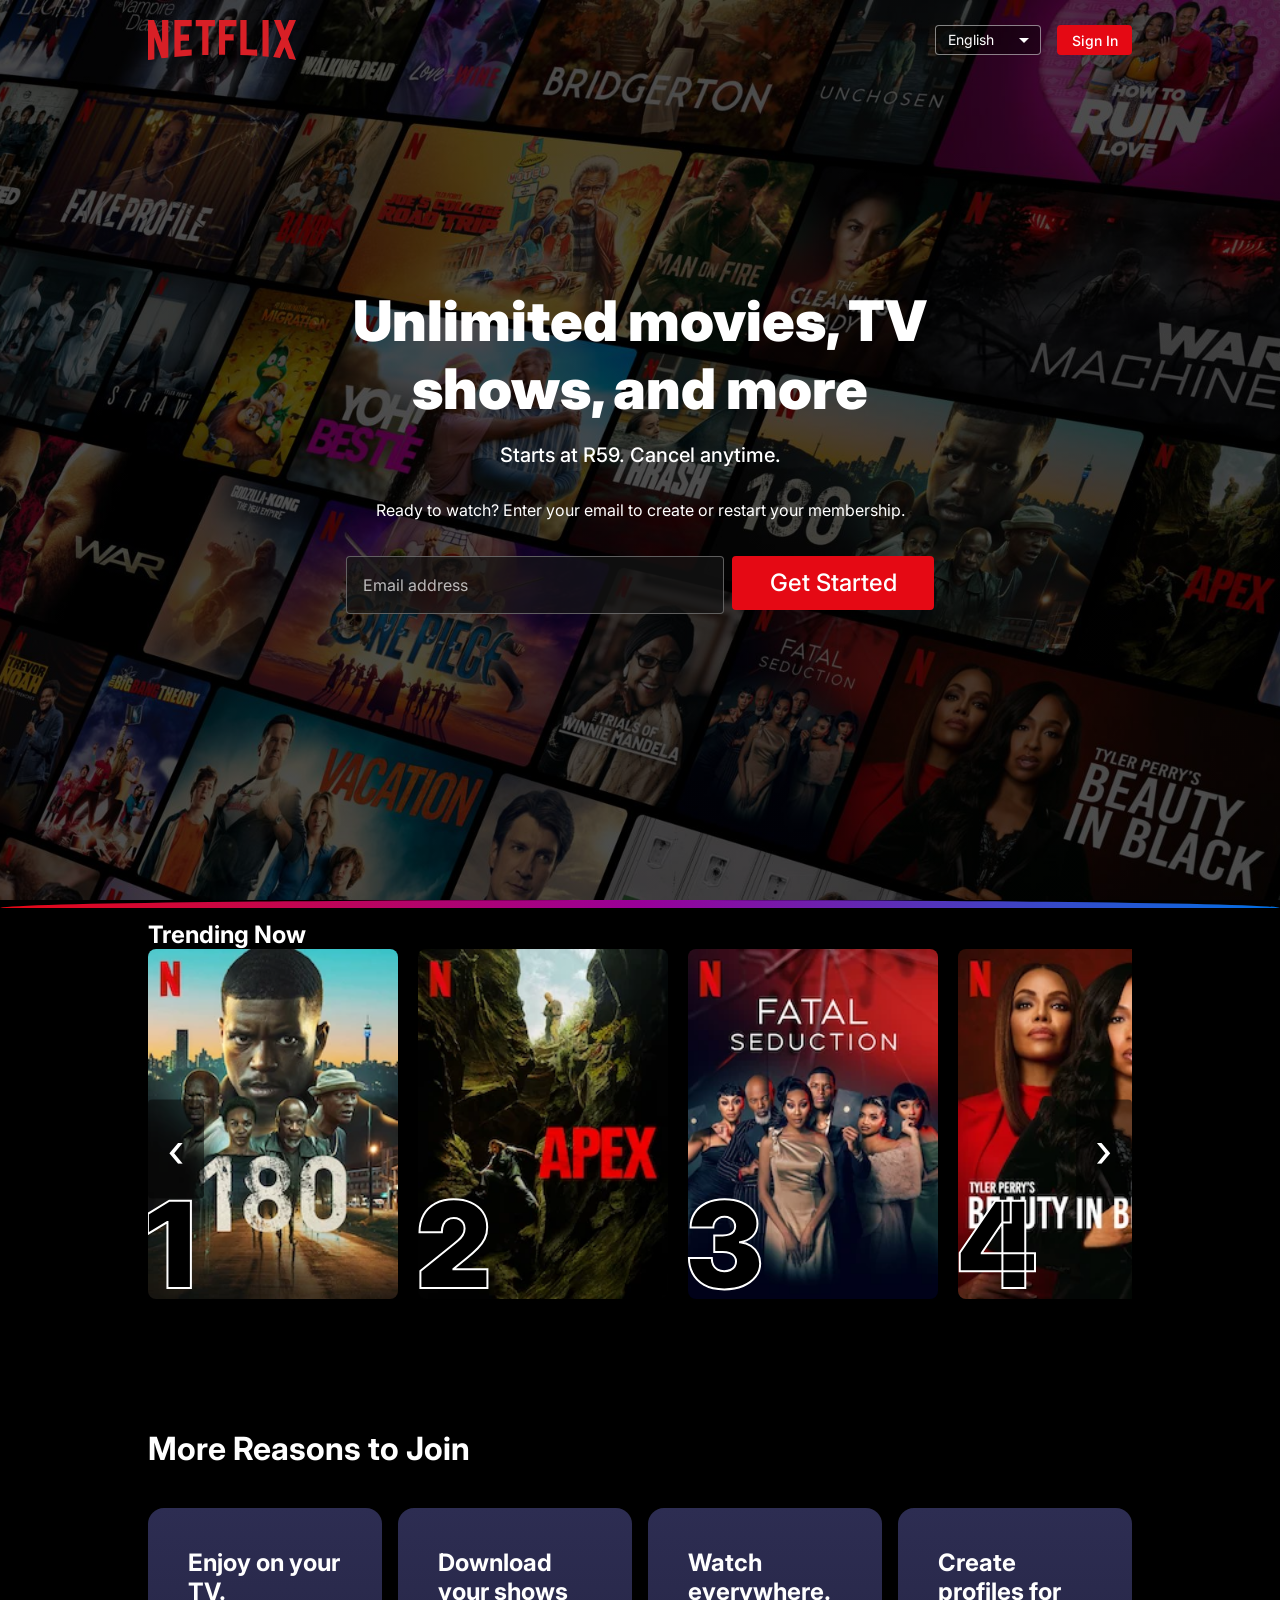
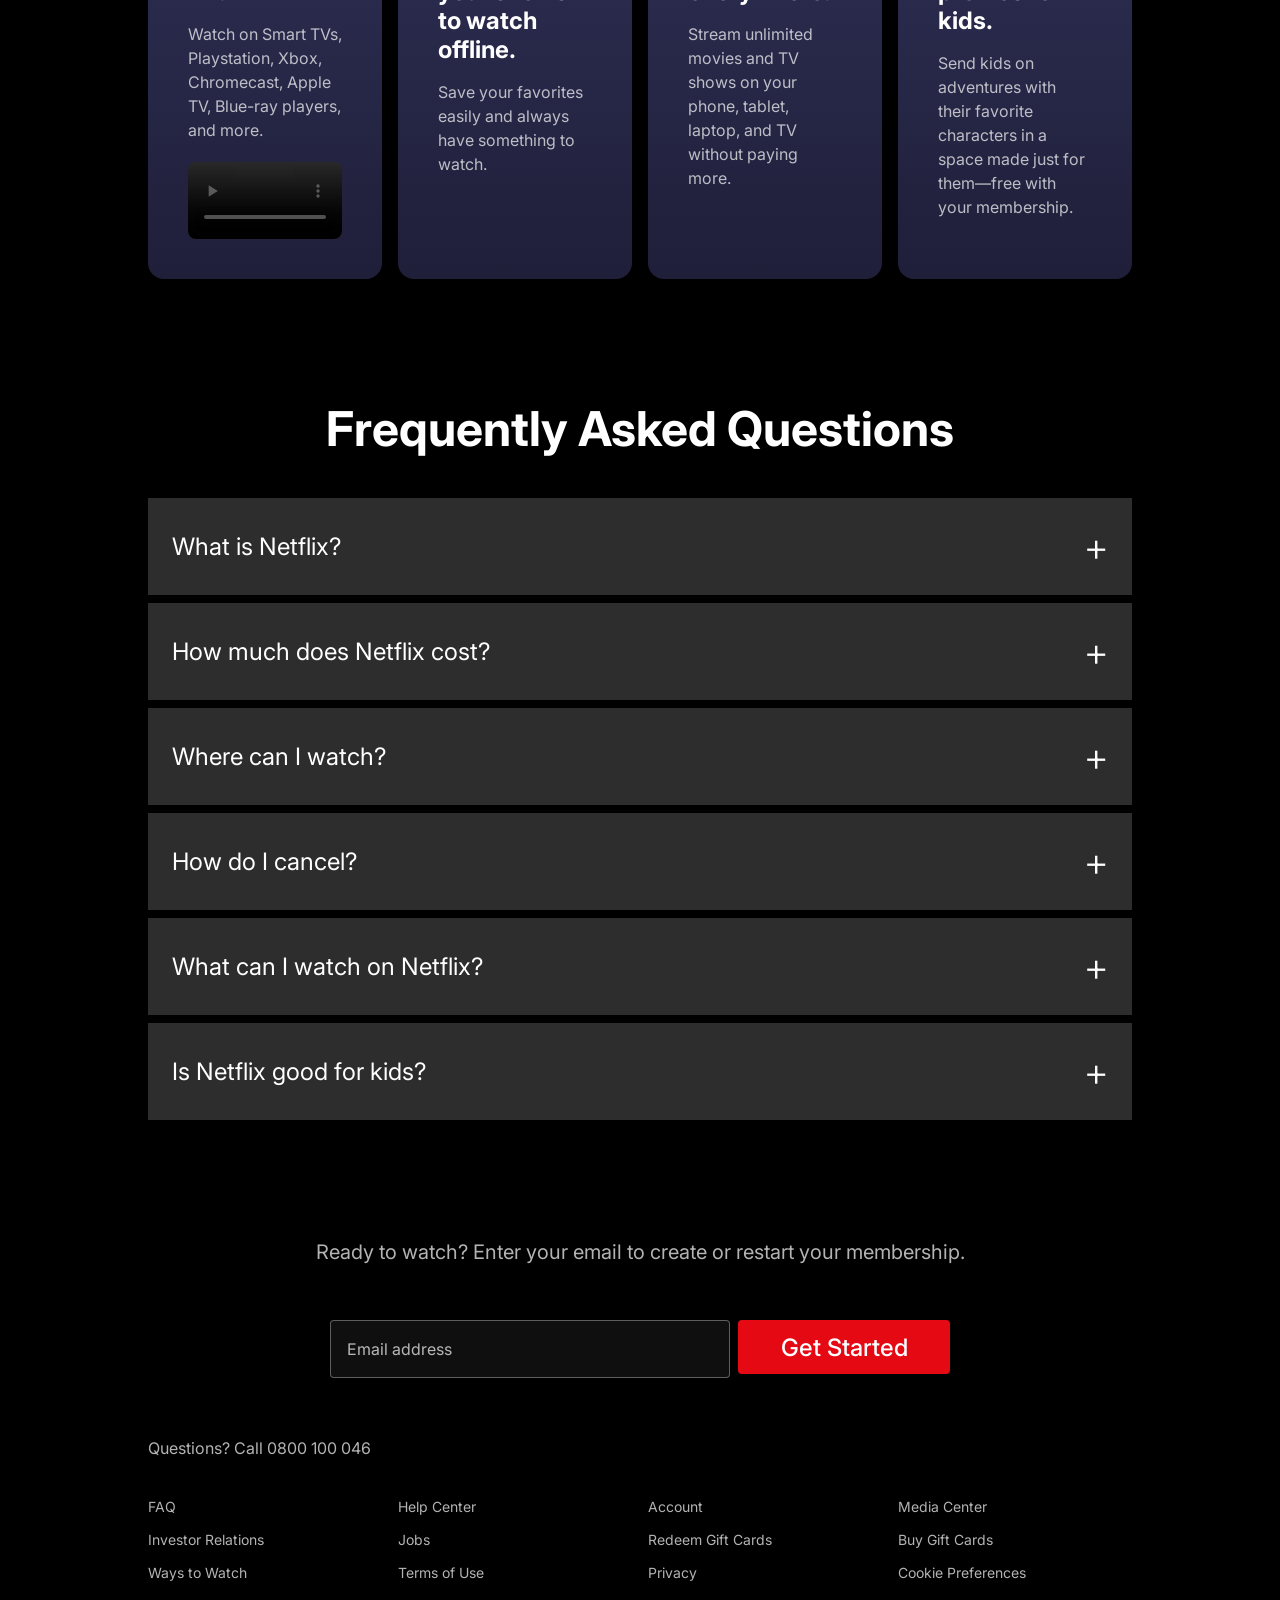
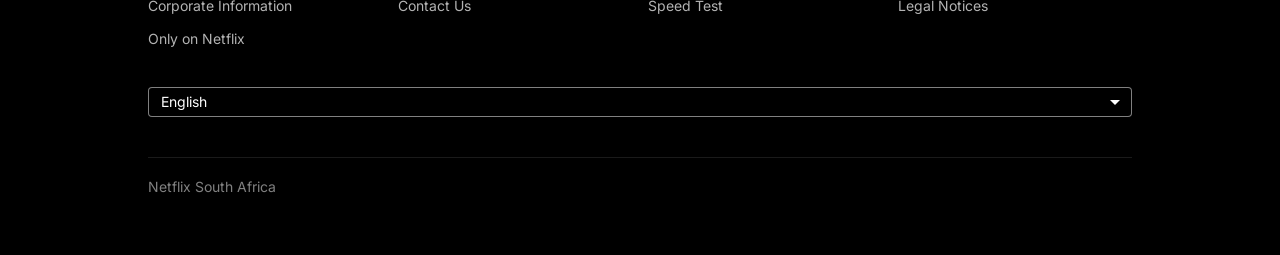
==== commit 8bebd9a5: "updated language selector html and css" ====
--- a/index.html
+++ b/index.html
@@ -12,7 +12,25 @@
 
         <nav>
             <img src="./assets/Netflix_2015_logo.svg" alt="Netflix Logo" class="nav-logo">
-            <a href="https://www.netflix.com/za/login" class="signin-btn" target="_blank">Sign In </a>
+
+            <div class="nav-right">
+
+                <!-- Language Selection Dropdown -->
+                <select class="language-select">
+                    <option value="en">English</option>
+                    <option value="af">Afrikaans</option>
+                    <option value="zu">Zulu</option>
+                    <option value="xh">Xhosa</option>
+                    <option value="st">Sotho</option>
+                    <option value="ts">Tsonga</option>
+                    <option value="es">Español</option>
+                    <option value="fr">Français</option>
+                    <option value="de">Deutsch</option>
+                </select>   
+
+                <!-- Sign In Button -->
+                <a href="https://www.netflix.com/za/login" class="signin-btn" target="_blank">Sign In </a>
+            </div>
         </nav>
 
         <section id="hero">
@@ -191,6 +209,19 @@
                 <li><a href="https://www.netflix.com/za/browse/genre/839338">Only on Netflix</a></li>
             </ul>
 
+            <!-- FooterLanguage Selection Dropdown -->
+                <select class="footer-language-select">
+                    <option value="en">English</option>
+                    <option value="af">Afrikaans</option>
+                    <option value="zu">Zulu</option>
+                    <option value="xh">Xhosa</option>
+                    <option value="st">Sotho</option>
+                    <option value="ts">Tsonga</option>
+                    <option value="es">Español</option>
+                    <option value="fr">Français</option>
+                    <option value="de">Deutsch</option>
+                </select>  
+
             <div class="footer-bottom">
                 <p>Netflix South Africa</p>
             </div>
--- a/style.css
+++ b/style.css
@@ -23,6 +23,43 @@
 .nav-logo {
     width: 148px;
     height: 40px;
+}
+
+/* Nav right side container */
+.nav-right {
+    display: flex;
+    align-items: center;
+    gap: 16px;  /* Space between language selector and sign in button */
+}
+
+/* Language Selector */
+.language-select {
+    background-color: rgba(0, 0, 0, 0.4);
+    border: 1px solid rgba(255, 255, 255, 0.5);
+    border-radius: 4px;
+    color: white;
+    font-size: 14px;
+    padding: 6px 30px 6px 12px;  /* Extra right padding for arrow */
+    cursor: pointer;
+    outline: none;
+    
+    /* Custom arrow */
+    appearance: none;  /* Removes default browser arrow */
+    background-image: url("data:image/svg+xml,%3Csvg xmlns='http://www.w3.org/2000/svg' width='12' height='12' viewBox='0 0 12 12'%3E%3Cpath fill='white' d='M6 9L1 4h10z'/%3E%3C/svg%3E");
+    background-repeat: no-repeat;
+    background-position: right 10px center;
+    background-size: 12px;
+}
+
+.language-select:hover {
+    border-color: white;
+}
+
+/* Style the dropdown options */
+.language-select option {
+    background-color: rgb(255, 255, 255);
+    color: black;
+    padding: 10px;
 }
 
 .signin-btn {
@@ -141,10 +178,7 @@
     border-top-left-radius: 50% 100%;
     border-top-right-radius: 50% 100%;
     width: 100%;
-    border-image-repeat: stretch;
-    background-color: #000000;
-    background-repeat: repeat, repeat;
-    border-top-style: solid;
+    position: absolute;
 }
 
 .trending {
@@ -435,6 +469,39 @@
     text-decoration: underline;
 }
 
+/* Language Selector */
+.footer-language-select {
+    background-color: rgba(0, 0, 0, 0.4);
+    border: 1px solid rgba(255, 255, 255, 0.5);
+    border-radius: 4px;
+    color: white;
+    font-size: 14px;
+    padding: 6px 30px 6px 12px;  /* Extra right padding for arrow */
+    cursor: pointer;
+    outline: none;
+    display: flex;
+    align-items: left;
+    gap: 16px;  /* Space between language selector and sign in button */
+    
+    /* Custom arrow */
+    appearance: none;  /* Removes default browser arrow */
+    background-image: url("data:image/svg+xml,%3Csvg xmlns='http://www.w3.org/2000/svg' width='12' height='12' viewBox='0 0 12 12'%3E%3Cpath fill='white' d='M6 9L1 4h10z'/%3E%3C/svg%3E");
+    background-repeat: no-repeat;
+    background-position: right 10px center;
+    background-size: 12px;
+}
+
+.footer-language-select:hover {
+    border-color: white;
+}
+
+/* Style the dropdown options */
+.footer-language-select option {
+    background-color: rgb(255, 255, 255);
+    color: black;
+    padding: 10px;
+}
+
 /*bottom footer styles */
 .footer-bottom {
     font-size: 14px;
@@ -447,5 +514,212 @@
     font-size: 14px;
     color: rgba(255, 255, 255, 0.5);
 }
-    
-
+
+
+    
+/* ============================================
+   MEDIA QUERIES - RESPONSIVE DESIGN
+   ============================================ */
+
+/* For tablets and smaller screens (768px and 1023px) */
+@media (max-width: 1023px) {
+    /* Styles for tablets and smaller screens */
+    nav {
+        padding: 20px 40px; /* Reduce horizontal padding */
+    }
+
+
+    .nav-logo {
+        width: 120px;
+        height: 32px;
+    }
+
+    /* Hero section adjustments */
+    #hero h1 {
+        font-size: 32px; /* Reduce font size for smaller screens */
+        width: 100%; /* Allow the heading to take full width */
+
+    }
+
+    #hero p {
+        font-size: 16px; /* Reduce font size for smaller screens */
+    }
+
+    /* CTA - stack the input and button vertically on smaller screens */
+    .cta {
+        flex-direction: column;
+        align-items: center;
+    }
+
+    .email-input {
+        width: 100%; /* Make the input take full width on smaller screens */
+        max-width: 400px; /* Optional: set a max width for larger screens */
+    }
+
+    .cta button {
+        width: 100%; /* Make the button take full width on smaller screens */
+        max-width: 400px; 
+    }
+
+    /* Trending - reduce padding */
+    .trending {
+        padding: 40px 40px;
+    }
+    
+    /* Features - 2 columns instead of 4 */
+    .features-grid {
+        grid-template-columns: repeat(2, 1fr);
+    }
+    
+    .features {
+        padding: 40px 40px;
+    }
+    
+    /* FAQ - reduce padding */
+    .faq {
+        padding: 40px 40px;
+    }
+    
+    /* Footer - 2 columns for links */
+    .footer-links {
+        grid-template-columns: repeat(2, 1fr);
+    }
+    
+    footer {
+        padding: 40px 40px;
+    }
+}
+
+/* Mobile (< 768px) */
+@media screen and (max-width: 767px) {
+    
+    /* Nav - smaller logo, tighter spacing */
+    nav {
+        padding: 15px 20px;
+    }
+    
+    .nav-logo {
+        width: 100px;
+        height: 28px;
+    }
+    
+    .signin-btn {
+        width: 60px;
+        height: 28px;
+        font-size: 12px;
+        padding: 6px 12px;
+    }
+    
+    /* Hero - stack and shrink */
+    #hero {
+        padding: 40px 20px;
+        height: auto;
+        min-height: 60vh;
+    }
+    
+    #hero h1 {
+        font-size: 28px;
+        line-height: 1.2;
+    }
+    
+    #hero p {
+        font-size: 14px;
+    }
+    
+    /* CTA - full width */
+    .cta {
+        flex-direction: column;
+        width: 100%;
+    }
+    
+    .email-input {
+        width: 100%;
+    }
+    
+    .cta button {
+        width: 100%;
+        font-size: 18px;
+        height: 48px;
+    }
+    
+    /* Trending - tighter spacing */
+    .trending {
+        padding: 30px 20px;
+    }
+    
+    .trending h2 {
+        font-size: 24px;
+    }
+    
+    .card {
+        min-width: 200px;
+        height: 280px;
+    }
+    
+    .rank {
+        font-size: 80px;
+    }
+    
+    /* Features - single column */
+    .features {
+        padding: 30px 20px;
+    }
+    
+    .features h2 {
+        font-size: 24px;
+    }
+    
+    .features-grid {
+        grid-template-columns: 1fr;  /* Stack vertically */
+        gap: 20px;
+    }
+    
+    /* FAQ - single column */
+    .faq {
+        padding: 30px 20px;
+    }
+    
+    .faq h2 {
+        font-size: 28px;
+    }
+    
+    summary {
+        font-size: 18px;
+        padding: 16px;
+    }
+    
+    details p {
+        font-size: 16px;
+        padding: 16px;
+    }
+    
+    summary::after {
+        font-size: 30px;
+    }
+    
+    /* Footer - single column */
+    footer {
+        padding: 30px 20px;
+    }
+    
+    .footer-cta-text {
+        font-size: 16px;
+    }
+    
+    .cta-footer {
+        flex-direction: column;
+        width: 100%;
+    }
+    
+    .cta-footer .email-input {
+        width: 100%;
+    }
+    
+    .cta-footer button {
+        width: 100%;
+    }
+    
+    .footer-links {
+        grid-template-columns: 1fr;  /* Single column */
+    }
+}
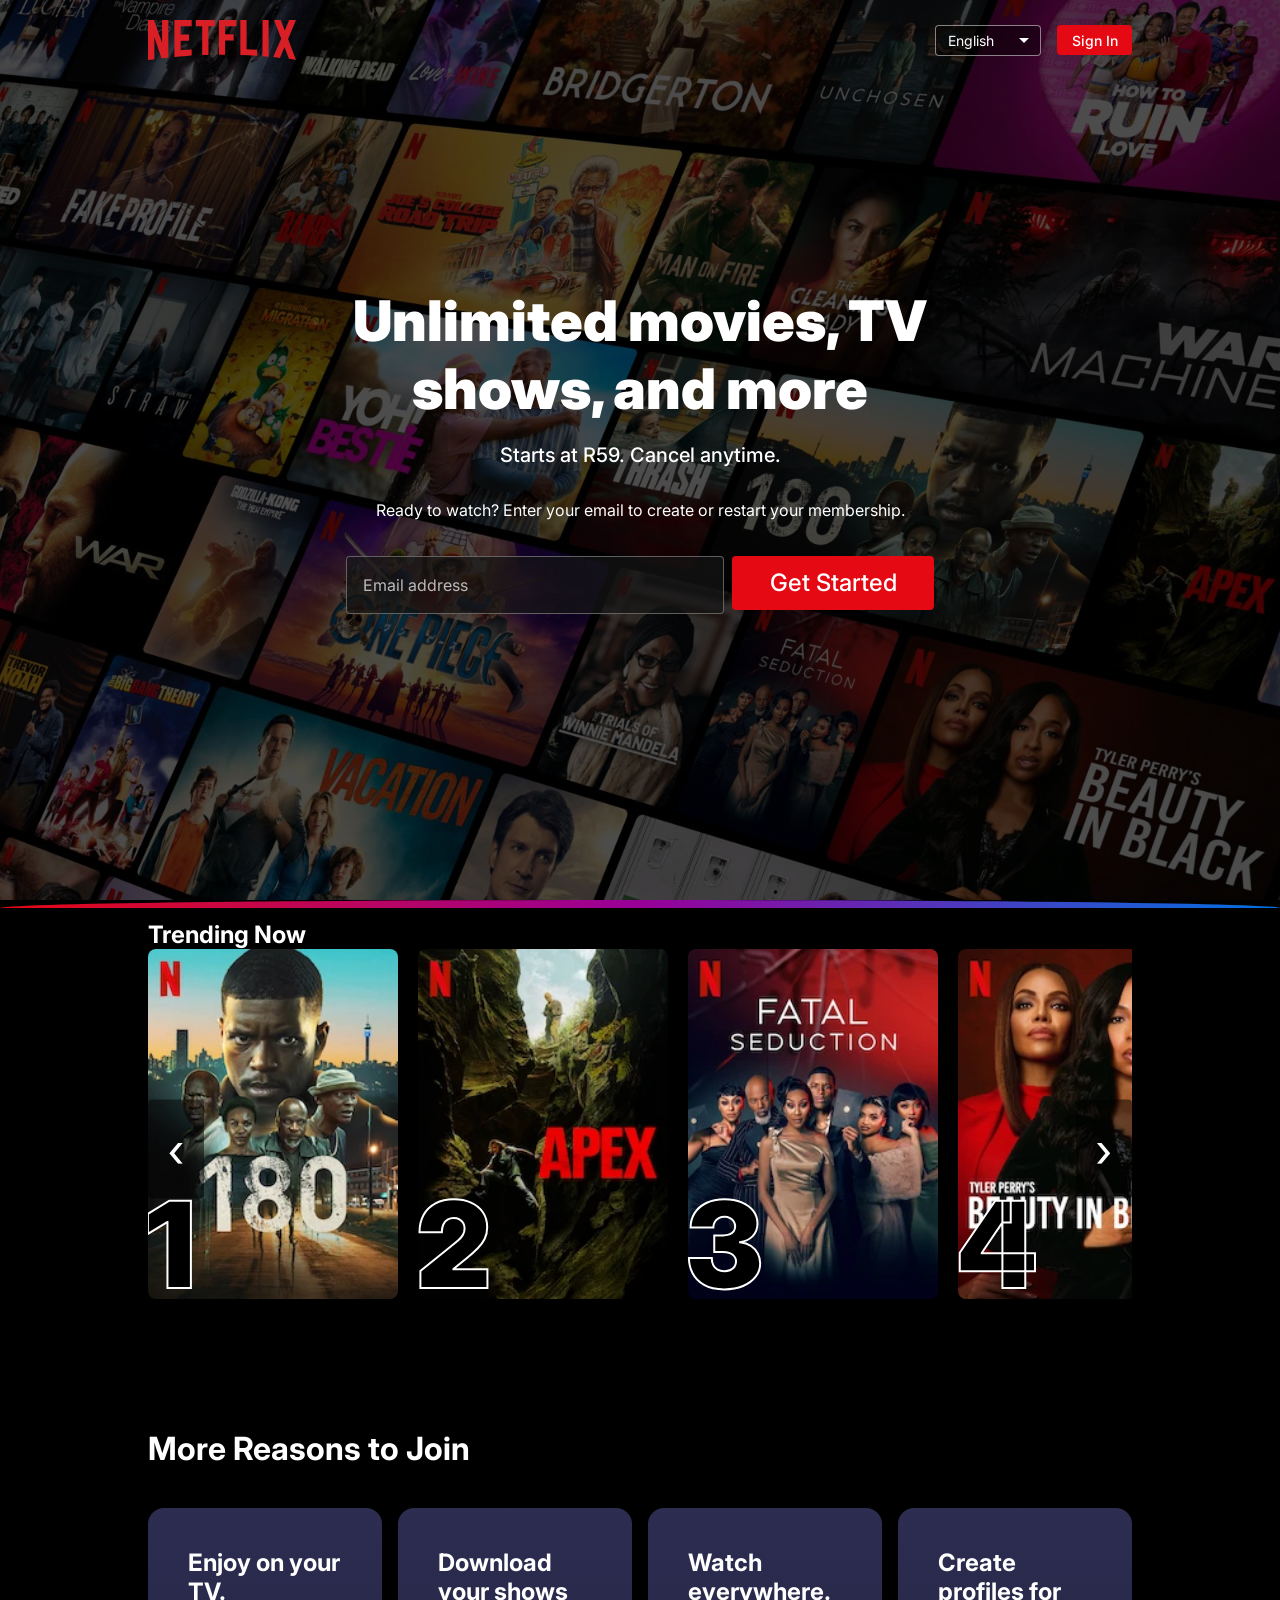
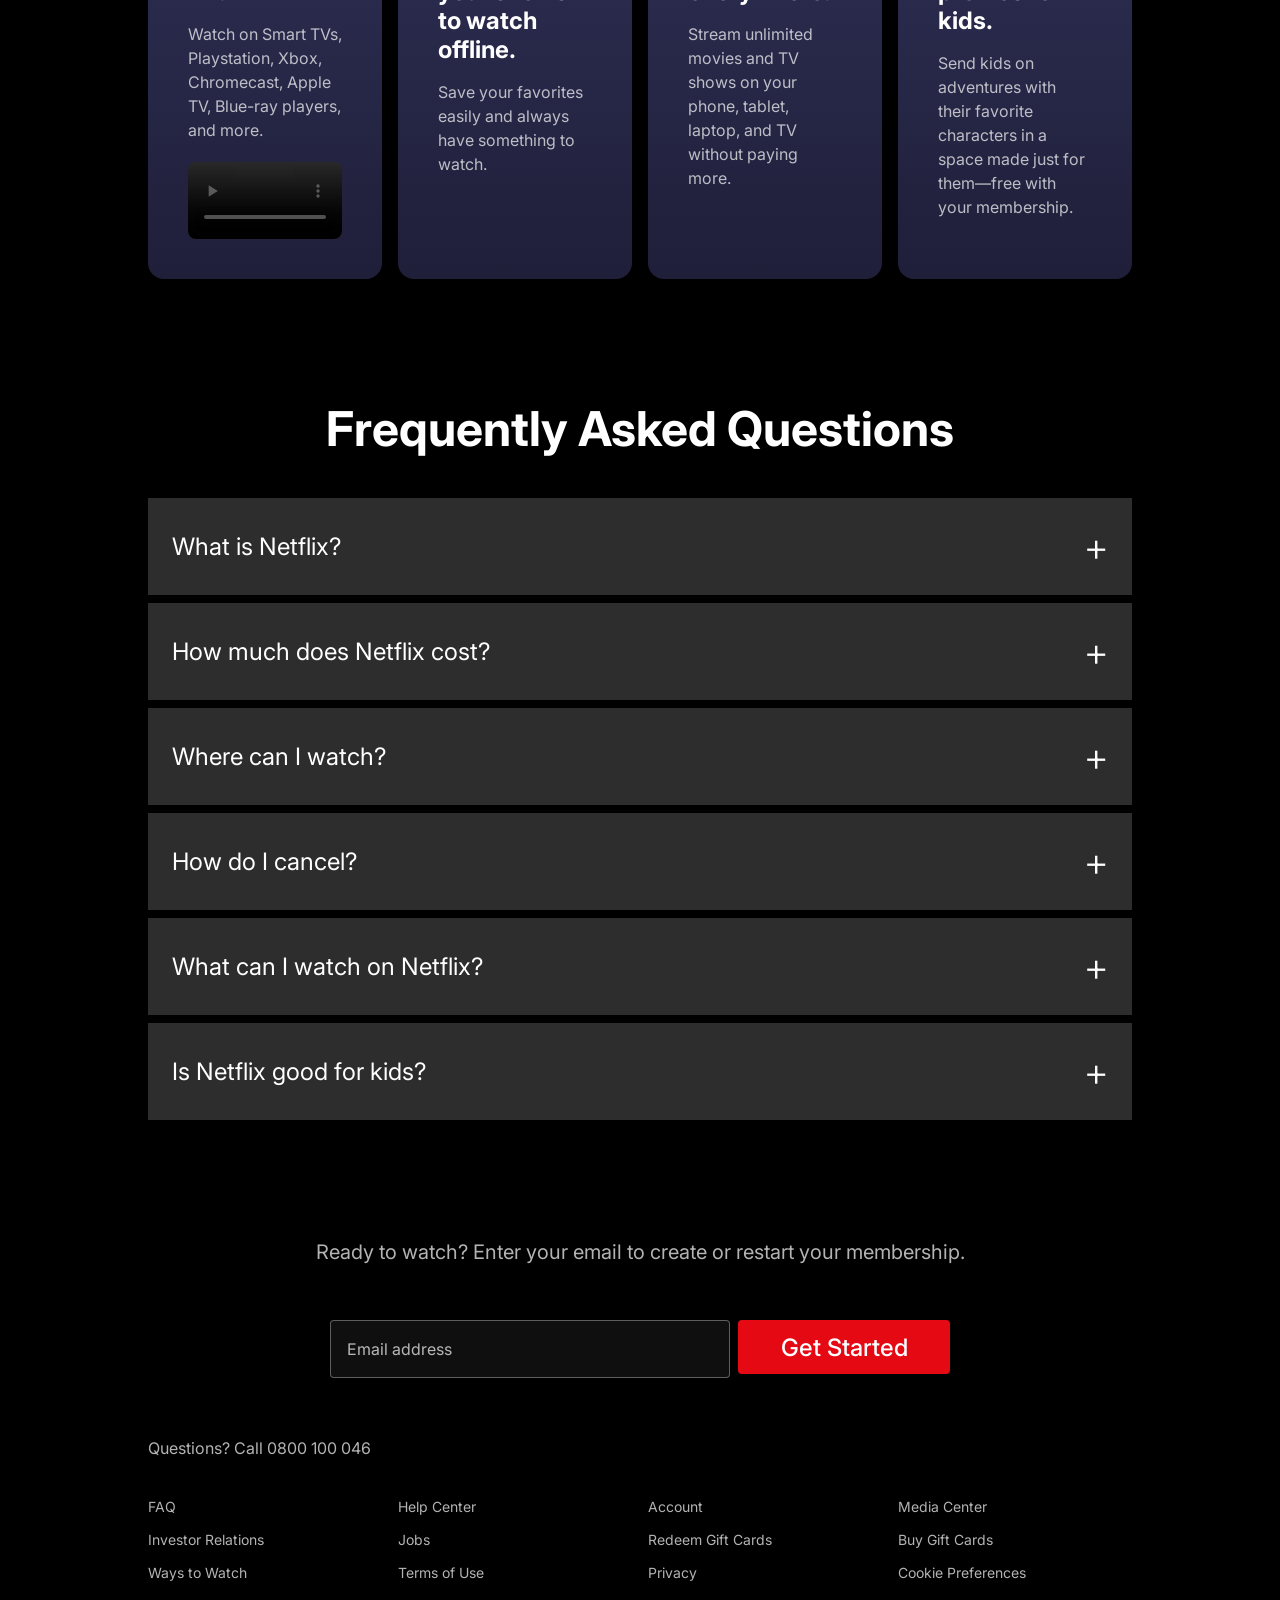
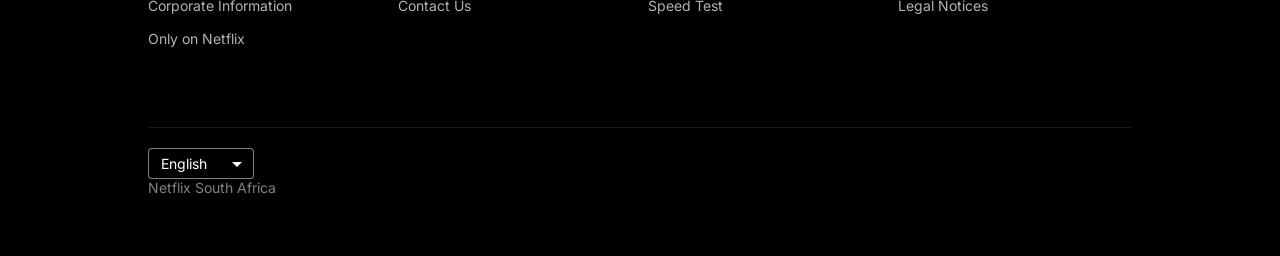
==== commit 579bf132: "Fix footer language select class and layout Wrap footer language selector and label inside .footer-b" ====
--- a/index.html
+++ b/index.html
@@ -209,7 +209,10 @@
                 <li><a href="https://www.netflix.com/za/browse/genre/839338">Only on Netflix</a></li>
             </ul>
 
-            <!-- FooterLanguage Selection Dropdown -->
+             
+
+            <div class="footer-bottom">
+                <!-- FooterLanguage Selection Dropdown -->
                 <select class="footer-language-select">
                     <option value="en">English</option>
                     <option value="af">Afrikaans</option>
@@ -220,9 +223,8 @@
                     <option value="es">Español</option>
                     <option value="fr">Français</option>
                     <option value="de">Deutsch</option>
-                </select>  
-
-            <div class="footer-bottom">
+                </select> 
+                
                 <p>Netflix South Africa</p>
             </div>
 
--- a/style.css
+++ b/style.css
@@ -722,4 +722,11 @@
     .footer-links {
         grid-template-columns: 1fr;  /* Single column */
     }
+
+    @media screen and (max-width: 767px) {
+    .footer-language-select {
+        font-size: 12px;
+        padding: 4px 24px 4px 8px;
+    }
+}
 }
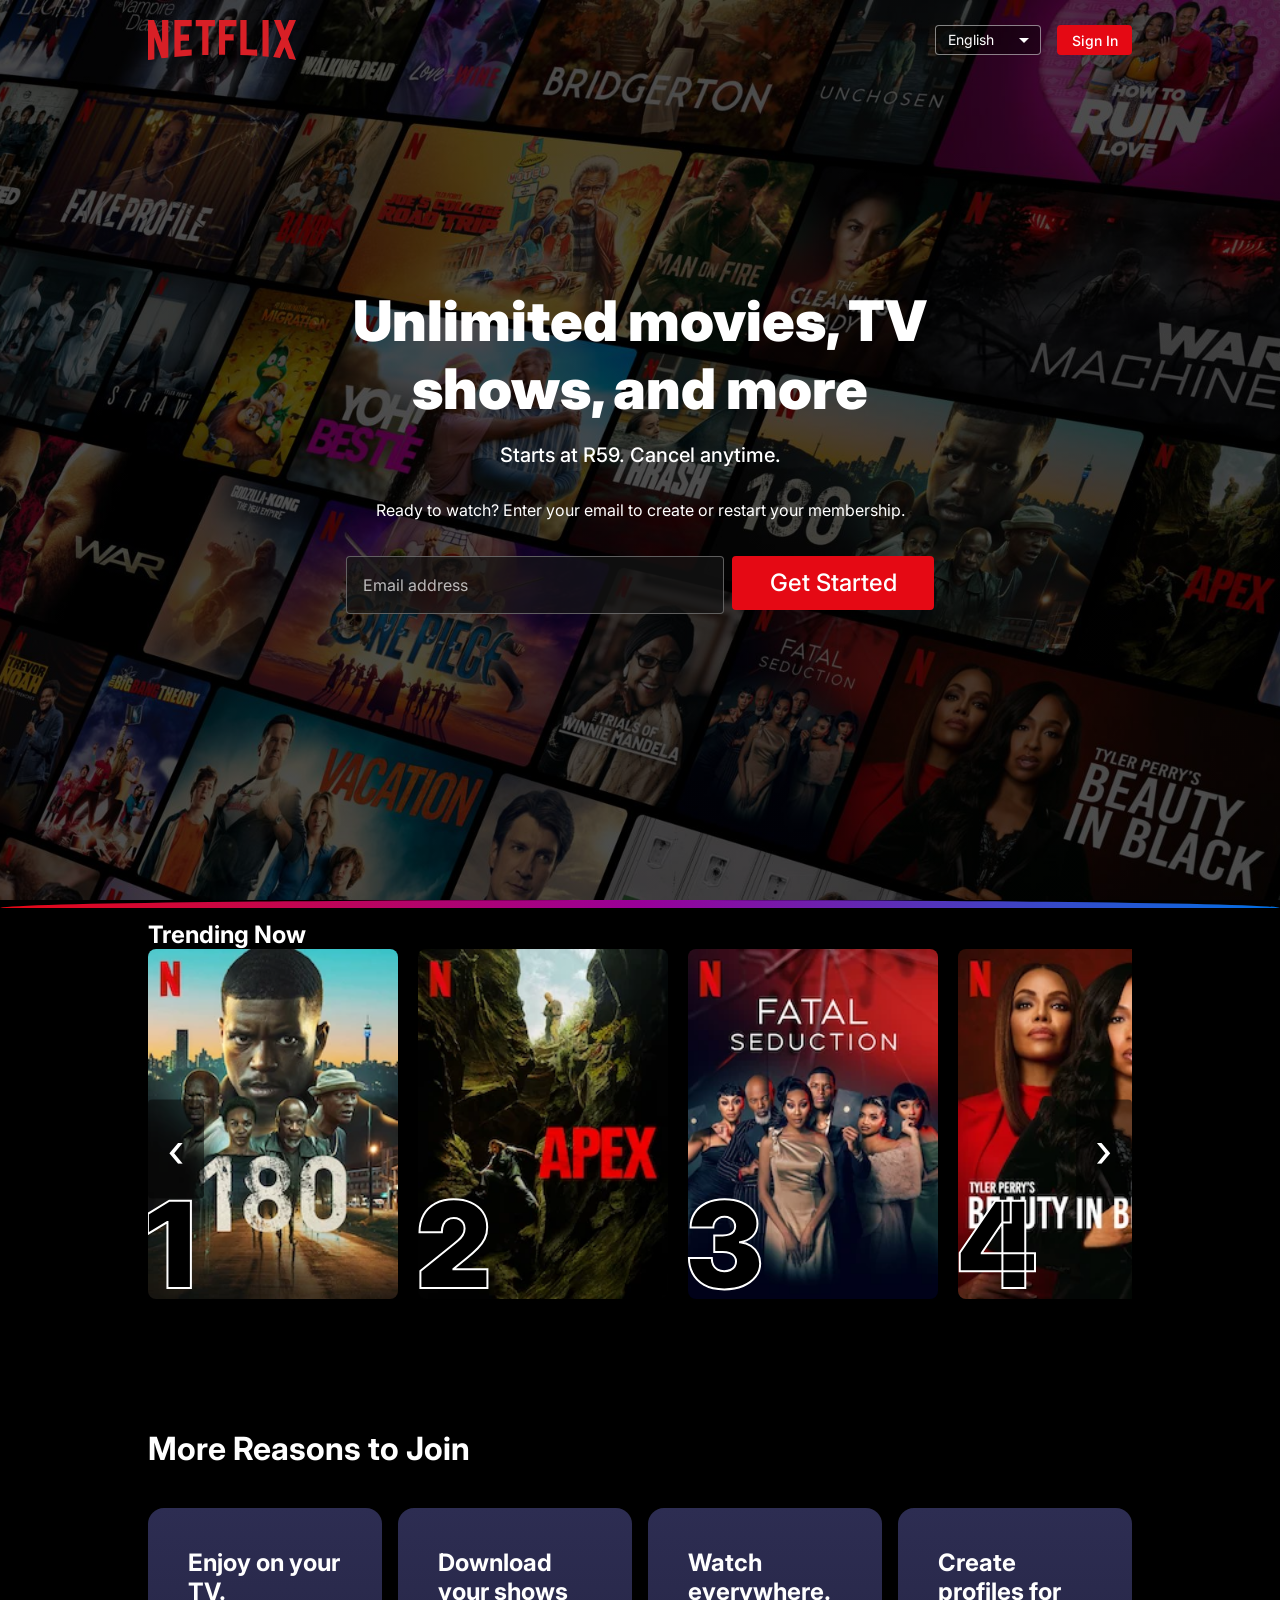
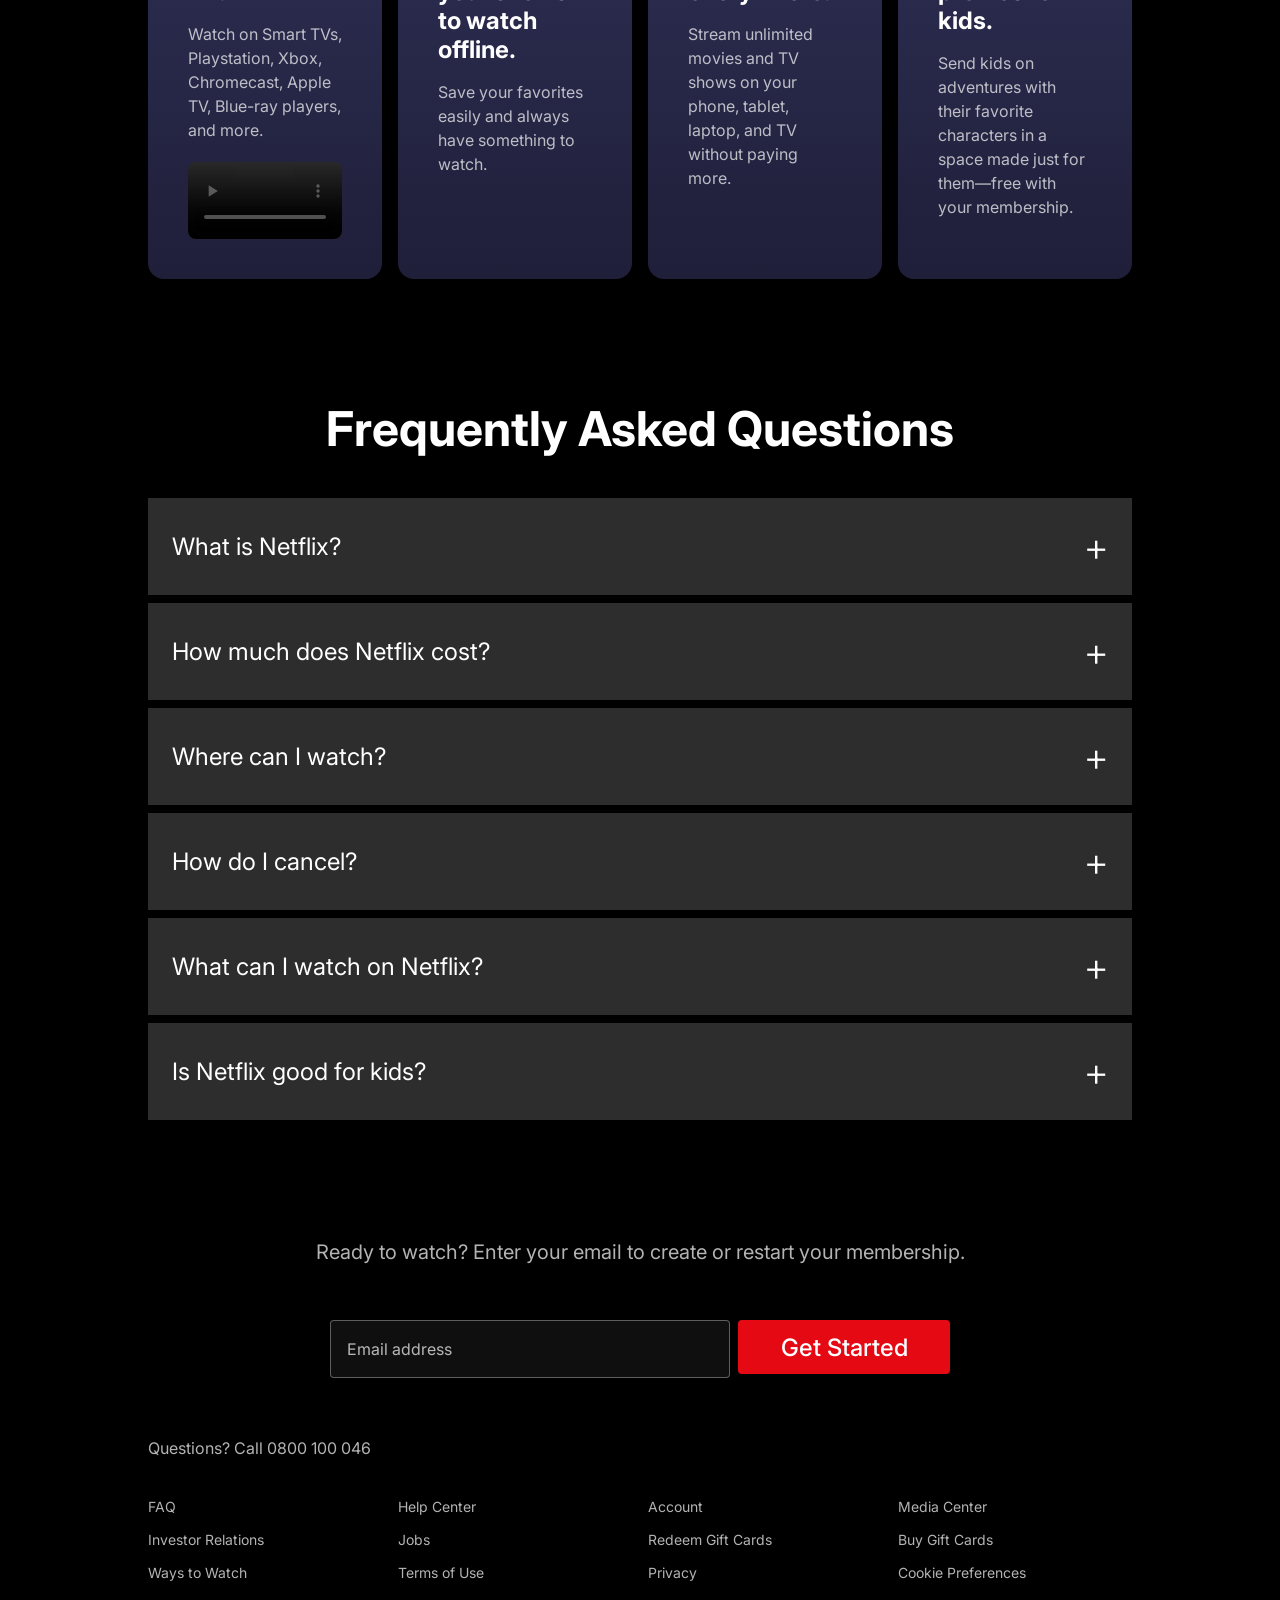
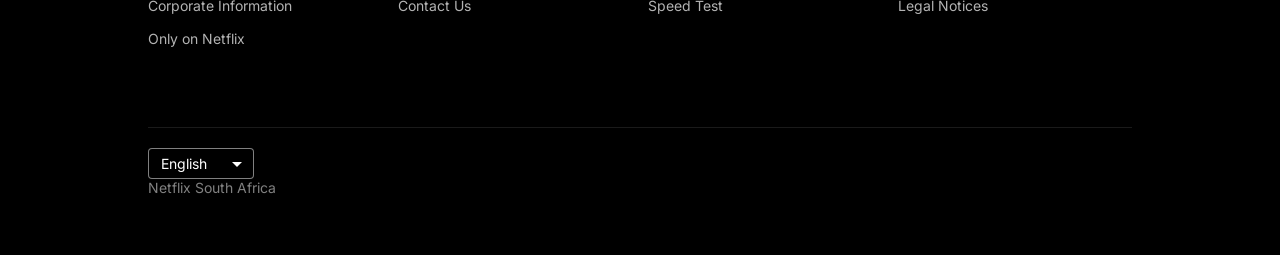
==== commit 08f30ea1: "Removed unncessary files and added comments on my html." ====
--- a/index.html
+++ b/index.html
@@ -9,7 +9,7 @@
     </head>
 
     <body>
-
+        <!-- ========== NAVIGATION BAR ========== -->
         <nav>
             <img src="./assets/Netflix_2015_logo.svg" alt="Netflix Logo" class="nav-logo">
 
@@ -33,6 +33,7 @@
             </div>
         </nav>
 
+        <!-- ========== HERO SECTION ========== -->
         <section id="hero">
             <h1 class="heading">Unlimited movies, TV shows, and more</h1>
             <p class="subheading">Starts at R59. Cancel anytime.</p>
@@ -43,13 +44,14 @@
                 <button>Get Started</button>
             </div>
         </section>
-
+        <!-- ========== GRADIENT DIVIDER ========== -->
         <div class="gradient-divider"></div>
 
         <main>
             <section class="trending">
                 <h2>Trending Now</h2>
 
+                <!-- Carousel Wrapper -->
                 <div class="carousel-wrapper">
                     <button class="carousel-arrow left" onclick="scrollCarousel('left')">‹</button>
 
@@ -102,6 +104,7 @@
             </section>
         </main>
 
+        <!-- ========== MORE REASONS TO JOIN (FEATURES + VIDEO) ========== -->
         <section class="features">
             <h2>More Reasons to Join</h2>
 
@@ -139,6 +142,7 @@
 
         </section>
 
+        <!-- ========== FAQ SECTION ========== -->
         <section class="faq">
             <h2>Frequently Asked Questions</h2>
 
@@ -178,6 +182,7 @@
 
         </section>
 
+        <!-- ========== FOOTER ========== -->
 
         <footer>
             <p class="footer-cta-text">Ready to watch? Enter your email to create or restart your membership.</p>
@@ -224,7 +229,7 @@
                     <option value="fr">Français</option>
                     <option value="de">Deutsch</option>
                 </select> 
-                
+
                 <p>Netflix South Africa</p>
             </div>
 
--- a/style.css
+++ b/style.css
@@ -1,3 +1,6 @@
+/* ============================================
+   NETFLIX LANDING PAGE - CSS STYLESHEET
+   ============================================ */
 @import url('https://fonts.googleapis.com/css2?family=Inter:ital,opsz,wght@0,14..32,100..900;1,14..32,100..900&display=swap');
 
 * {
@@ -7,6 +10,9 @@
     font-family: 'Inter', sans-serif;
 }
 
+/* ============================================
+   NAVIGATION BAR
+   ============================================ */
 nav {
     position: absolute; 
     top: 0;
@@ -84,6 +90,9 @@
     border-color: rgb(193, 17, 25);
 }
 
+/* ============================================
+   HERO SECTION
+   ============================================ */
 #hero {
     position: relative; /*Acts a wall for my nav to stay on top of the hero section */
     background-image: linear-gradient(rgba(0, 0, 0, 0.6), rgba(0, 0, 0, 0.6)), url('./assets/Background\ image.jpg'); /*dark overlay for better text visibility */
@@ -181,12 +190,18 @@
     position: absolute;
 }
 
+/* ============================================
+   TRENDING NOW SECTION
+   ============================================ */
 .trending {
     background-color: #000000;
     padding: 20px 148px;
     color: rgb(255, 255, 255);
 }
 
+/* ============================================
+   CAROUSEL CONTAINER
+   ============================================ */
 .carousel-container {
     display: flex;
     overflow-x: scroll;
@@ -255,6 +270,9 @@
     line-height: 1; /* This ensures the text doesn't have extra spacing */
 }
 
+/* ============================================
+   FEATURES + VIDEO SECTION
+   ============================================ */
 .features {
     background-color: #000000;
     padding: 60px 148px;
@@ -300,7 +318,9 @@
     border-radius: 8px;
 }
 
-/* FAQ styles */
+/* ============================================
+   FAQ SECTION
+   ============================================ */
 
 .faq {
     background-color: #000000;
@@ -371,7 +391,9 @@
     color: rgb(255, 255, 255);
 }
 
-/* Footer styles */
+/* ============================================
+   FOOTER
+   ============================================ */
 footer {
     background-color: #000000;
     color: rgba(255, 255, 255, 0.7);
